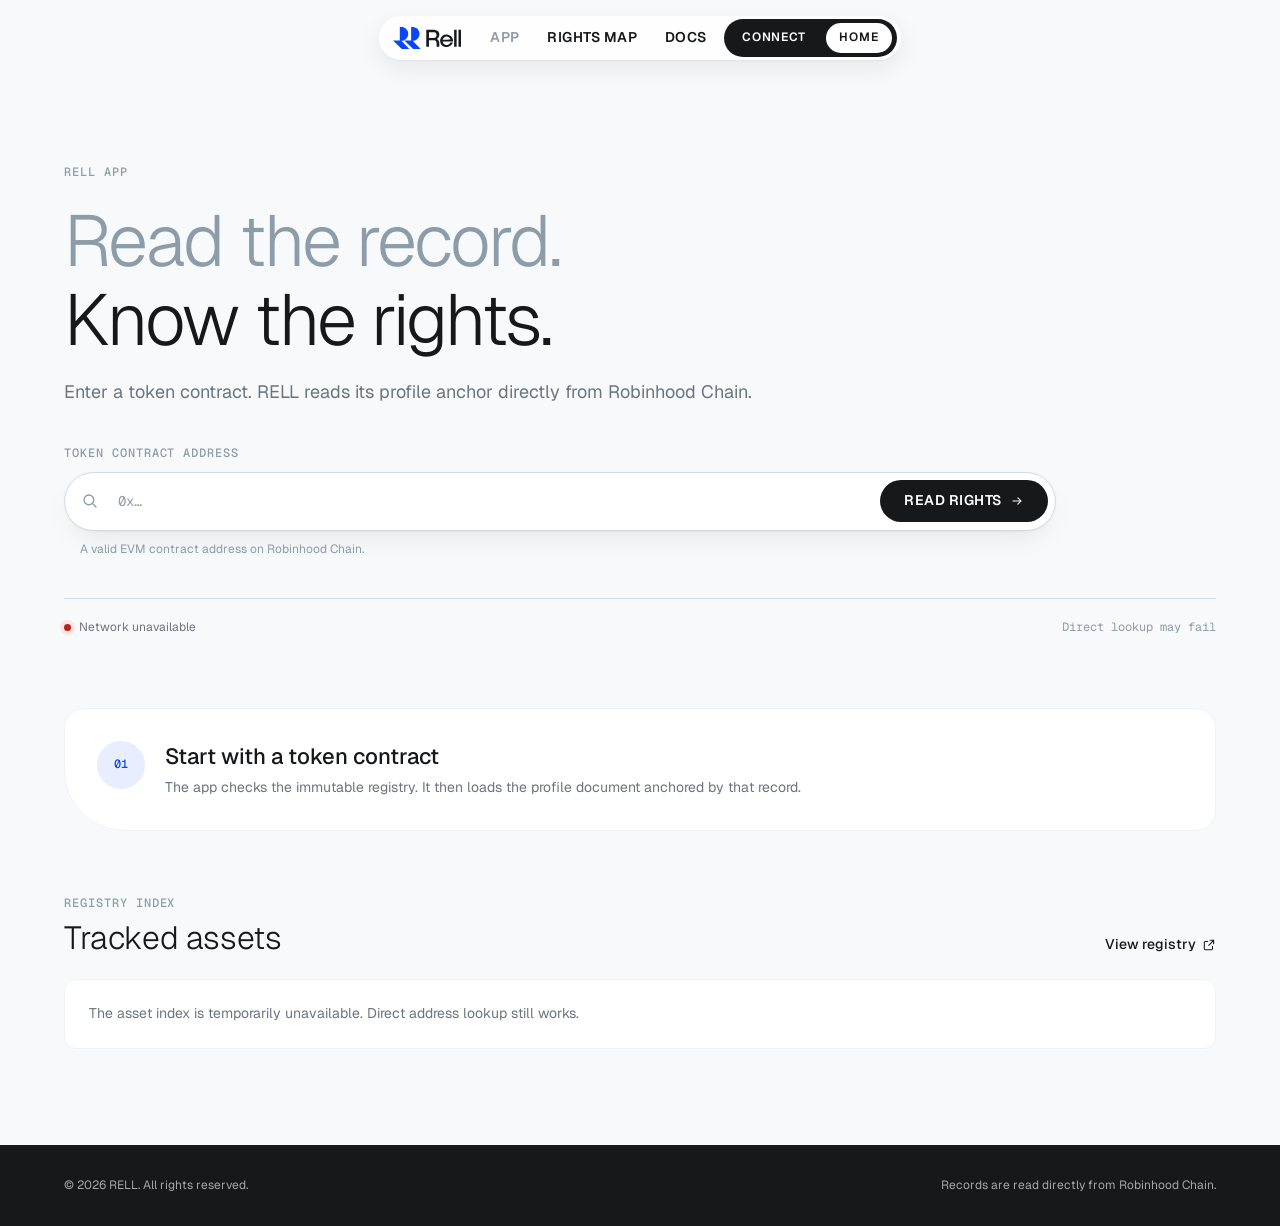
==== app.html @ 1b2e0898 "fix" ====
<!doctype html>
<html lang="en" class="no-js">
<head>
  <meta charset="utf-8">
  <meta name="viewport" content="width=device-width, initial-scale=1">
  <title>RELL App | Read Token Rights</title>
  <meta name="description" content="Look up a tokenized asset and read its RELL rights record directly from Robinhood Chain.">
  <meta name="theme-color" content="#ffffff">
  <meta name="robots" content="index, follow">
  <link rel="canonical" href="https://tryrell.xyz/app">
  <meta property="og:type" content="website">
  <meta property="og:site_name" content="RELL">
  <meta property="og:title" content="RELL App | Read Token Rights">
  <meta property="og:description" content="Read rights records anchored on Robinhood Chain.">
  <meta property="og:url" content="https://tryrell.xyz/app">
  <meta property="og:image" content="https://tryrell.xyz/assets/brand/og-image.png">
  <meta name="twitter:card" content="summary_large_image">
  <link rel="icon" href="assets/brand/favicon.svg" type="image/svg+xml">
  <link rel="apple-touch-icon" href="assets/brand/apple-touch-icon.png">

  <link rel="preconnect" href="https://fonts.googleapis.com">
  <link rel="preconnect" href="https://fonts.gstatic.com" crossorigin>
  <link rel="preconnect" href="https://rpc.mainnet.chain.robinhood.com">
  <link rel="stylesheet" href="https://fonts.googleapis.com/css2?family=Geist:wght@300;400;500;600&family=Geist+Mono:wght@400;500&display=swap">
  <link rel="stylesheet" href="css/tokens.css">
  <link rel="stylesheet" href="css/base.css">
  <link rel="stylesheet" href="css/components.css">
  <link rel="stylesheet" href="css/app.css">
  <script>document.documentElement.classList.replace("no-js", "js");</script>
</head>
<body class="app-body">
  <a class="skip-link" href="#main">Skip to content</a>

  <svg width="0" height="0" style="position:absolute" aria-hidden="true" focusable="false">
    <symbol id="i-arrow" viewBox="0 0 24 24"><path d="M5 12h14m-5.5-5.5L19 12l-5.5 5.5" fill="none" stroke="currentColor" stroke-width="1.8" stroke-linecap="round" stroke-linejoin="round"/></symbol>
    <symbol id="i-check" viewBox="0 0 24 24"><path d="m5 12.5 4.5 4.5L19 7.5" fill="none" stroke="currentColor" stroke-width="2.2" stroke-linecap="round" stroke-linejoin="round"/></symbol>
    <symbol id="i-close" viewBox="0 0 24 24"><path d="m6 6 12 12M18 6 6 18" fill="none" stroke="currentColor" stroke-width="1.8" stroke-linecap="round"/></symbol>
    <symbol id="i-external" viewBox="0 0 24 24"><path d="M14 4h6v6m0-6-8.5 8.5M18 14v4.5A1.5 1.5 0 0 1 16.5 20h-11A1.5 1.5 0 0 1 4 18.5v-11A1.5 1.5 0 0 1 5.5 6H10" fill="none" stroke="currentColor" stroke-width="1.8" stroke-linecap="round" stroke-linejoin="round"/></symbol>
    <symbol id="i-menu" viewBox="0 0 24 24"><path d="M4 7h16M4 12h16M4 17h16" fill="none" stroke="currentColor" stroke-width="1.8" stroke-linecap="round"/></symbol>
    <symbol id="i-search" viewBox="0 0 24 24"><circle cx="10.5" cy="10.5" r="6.5" fill="none" stroke="currentColor" stroke-width="1.8"/><path d="m15.5 15.5 4.5 4.5" fill="none" stroke="currentColor" stroke-width="1.8" stroke-linecap="round"/></symbol>
  </svg>

  <div class="page">
    <div class="nav-wrap" data-header>
      <nav class="nav" aria-label="Primary">
        <a class="nav__brand" href="index.html" aria-label="RELL home">
          <img class="brand-logo" src="assets/brand/logo-lockup.svg" width="2305" height="745" alt="Rell">
        </a>
        <div class="nav__links">
          <a class="nav__link is-active" href="app.html" aria-current="page">App</a>
          <a class="nav__link" href="index.html#map">Rights map</a>
          <a class="nav__link" href="docs.html">Docs</a>
        </div>
        <div class="nav__actions">
          <button class="nav__action" type="button" data-wallet-connect>
            <span data-wallet-label>Connect</span>
          </button>
          <a class="nav__action nav__action--solid" href="index.html">Home</a>
          <button class="nav__burger" type="button" data-sheet-open aria-expanded="false" aria-controls="mobile-sheet" aria-label="Open menu">
            <svg width="18" height="18" aria-hidden="true"><use href="#i-menu"/></svg>
          </button>
        </div>
      </nav>
    </div>

    <div class="sheet" id="mobile-sheet" data-sheet hidden>
      <div class="sheet__scrim" data-sheet-close></div>
      <div class="sheet__panel" role="dialog" aria-modal="true" aria-label="Menu">
        <div class="sheet__head">
          <a class="nav__brand" href="index.html" aria-label="RELL home">
            <img class="brand-logo" src="assets/brand/logo-lockup.svg" width="2305" height="745" alt="Rell">
          </a>
          <button class="sheet__close" type="button" data-sheet-close aria-label="Close menu">
            <svg width="18" height="18" aria-hidden="true"><use href="#i-close"/></svg>
          </button>
        </div>
        <div class="sheet__links">
          <a href="app.html" data-sheet-close>RELL app</a>
          <a href="index.html#map" data-sheet-close>Rights map</a>
          <a href="docs.html" data-sheet-close>Docs</a>
        </div>
        <a class="btn btn--primary" href="index.html" data-sheet-close>Back home</a>
      </div>
    </div>

    <main class="page__main app-main" id="main">
      <section class="app-hero" aria-labelledby="app-title">
        <div class="container app-hero__inner">
          <div class="app-hero__copy">
            <p class="label">RELL app</p>
            <h1 class="display-1" id="app-title">
              <span class="quiet">Read the record.</span>
              Know the rights.
            </h1>
            <p class="lede">Enter a token contract. RELL reads its profile anchor directly from Robinhood Chain.</p>
          </div>

          <form class="lookup" data-lookup-form novalidate>
            <label class="lookup__label" for="asset-address">Token contract address</label>
            <div class="lookup__row">
              <span class="lookup__icon" aria-hidden="true"><svg><use href="#i-search"/></svg></span>
              <input class="lookup__input mono" id="asset-address" name="asset" type="text" inputmode="text" autocomplete="off" autocapitalize="off" spellcheck="false" placeholder="0x…" aria-describedby="lookup-help lookup-error">
              <button class="btn btn--primary lookup__submit" type="submit">
                <span data-submit-label>Read rights</span>
                <svg aria-hidden="true"><use href="#i-arrow"/></svg>
              </button>
            </div>
            <div class="lookup__meta">
              <p id="lookup-help">A valid EVM contract address on Robinhood Chain.</p>
              <p class="lookup__error" id="lookup-error" data-lookup-error role="alert"></p>
            </div>
          </form>

          <div class="network-strip" aria-label="Network connection">
            <span class="network-strip__status" data-network-state="loading">
              <span class="network-strip__dot" aria-hidden="true"></span>
              <span data-network-label>Connecting to Robinhood Chain</span>
            </span>
            <span class="network-strip__detail mono" data-network-detail>Chain ID 4663</span>
          </div>
        </div>
      </section>

      <section class="app-results" aria-labelledby="results-title">
        <div class="container">
          <h2 class="sr-only" id="results-title">Rights lookup result</h2>

          <div class="result-state" data-state="idle" data-result-state aria-live="polite">
            <div class="result-state__mark" aria-hidden="true">01</div>
            <div>
              <h3>Start with a token contract</h3>
              <p>The app checks the immutable registry. It then loads the profile document anchored by that record.</p>
            </div>
          </div>

          <article class="record" data-record hidden>
            <header class="record__head">
              <div>
                <div class="record__eyebrow">
                  <span class="record__status" data-record-status>Active</span>
                  <span class="label">Registry record</span>
                </div>
                <h2 class="record__title" data-profile-title>Token rights profile</h2>
                <p class="record__address mono" data-record-address></p>
              </div>
              <a class="btn btn--ghost btn--small" data-asset-explorer target="_blank" rel="noopener noreferrer">
                View token <svg aria-hidden="true"><use href="#i-external"/></svg>
              </a>
            </header>

            <div class="record__facts">
              <div class="record__fact">
                <span class="label">Last updated</span>
                <strong data-record-updated>Not available</strong>
              </div>
              <div class="record__fact">
                <span class="label">Profile integrity</span>
                <strong data-integrity-state>Checking document</strong>
              </div>
              <div class="record__fact record__fact--wide">
                <span class="label">Onchain profile hash</span>
                <code data-record-hash></code>
              </div>
              <div class="record__fact record__fact--wide">
                <span class="label">Profile source</span>
                <a data-record-uri target="_blank" rel="noopener noreferrer"></a>
              </div>
            </div>

            <div class="profile-message" data-profile-message hidden></div>
            <div class="profile" data-profile hidden>
              <div class="profile__summary" data-profile-summary></div>
              <div class="profile__categories" data-profile-categories></div>
              <div class="profile__sources" data-profile-sources hidden>
                <p class="label">Sources</p>
                <div data-source-list></div>
              </div>
            </div>
          </article>

          <section class="tracked" aria-labelledby="tracked-title">
            <div class="tracked__head">
              <div>
                <p class="label">Registry index</p>
                <h2 class="display-2" id="tracked-title">Tracked assets</h2>
              </div>
              <a class="link-arrow" data-registry-explorer target="_blank" rel="noopener noreferrer">View registry <svg aria-hidden="true"><use href="#i-external"/></svg></a>
            </div>
            <div class="tracked__list" data-tracked-list aria-live="polite">
              <p class="tracked__empty">Reading registry events…</p>
            </div>
          </section>
        </div>
      </section>
    </main>

    <footer class="app-footer">
      <div class="container app-footer__inner">
        <span>© <span data-year>2026</span> RELL. All rights reserved.</span>
        <span>Records are read directly from Robinhood Chain.</span>
      </div>
    </footer>
    <div class="toast-region" data-toast-region aria-live="polite" aria-atomic="true"></div>
  </div>

  <script src="config/contracts.js"></script>
  <script src="js/config.js"></script>
  <script src="js/header.js"></script>
  <script src="js/app.js" type="module"></script>
  <script src="js/wallet.js" type="module"></script>
</body>
</html>
---- css/tokens.css ----
/* ==========================================================================
   RELL design tokens
   A light, quiet system: white canvas, thin display type, one brand blue.
   The three verification colors stay semantic, never decorative:
     green  = verified onchain
     purple = verified from issuer
     amber  = reported or inferred
   ========================================================================== */

:root {
  color-scheme: light;

  /* Canvas and neutrals */
  --white: #ffffff;
  --black: #16181a;
  --ink-700: #23272a;
  --ink-600: #474e55;
  --ink-500: #6a757f;
  --ink-400: #8d9ca9;
  --ink-300: #bcc0c3;
  --ink-200: #d3dbe2;
  --ink-100: #f0f2f4;
  --ink-050: #f7f9fa;

  --text-1: var(--black);
  --text-2: var(--ink-500);
  --text-3: var(--ink-400);

  /* Brand. Sampled from the supplied logo, which is a flat #0946f7. */
  --brand: #0946f7;

  /* Accent. Follows the brand now, so nothing on the page fights the logo.
     The purple below stays reserved for the issuer verification state. */
  --accent: #0946f7;
  --accent-strong: #0838cc;
  --accent-soft: #2f62ff;
  --accent-wash: #e8eeff;

  /* Verification states */
  --onchain: #12a06a;
  --onchain-wash: #e7f6ef;
  --issuer: #7c5cff;
  --issuer-wash: #f0ecff;
  --reported: #b4780a;
  --reported-wash: #fbf1de;

  /* Type */
  --font-display: "Geist", "Inter", ui-sans-serif, system-ui, -apple-system, sans-serif;
  --font-body: "Geist", "Inter", ui-sans-serif, system-ui, -apple-system, sans-serif;
  --font-mono: "Geist Mono", ui-monospace, "SFMono-Regular", Menlo, Consolas, monospace;

  --h1: clamp(2.25rem, 1.35rem + 4vw, 4.5rem);
  --h2: clamp(1.75rem, 1.4rem + 1.1vw, 2rem);
  --h3: clamp(1.75rem, 1.4rem + 1.5vw, 2.25rem);
  --h4: clamp(1.125rem, 1rem + 0.5vw, 1.375rem);
  --body: 1rem;
  --body-lg: 1.125rem;
  --small: 0.875rem;
  --tiny: 0.75rem;

  --track-h1: -0.028em;
  --track-h2: -0.0125em;
  --track-display: -0.028em;
  --track-label: 0.08em;
  --leading-display: 1.1;
  --leading-body: 1.42;

  /* Layout */
  --container: 76rem;
  --gutter: 1.25rem;
  --section-y: 5rem;
  --nav-h: 2.75rem;

  /* Radii. The large bottom left corner is the signature shape. */
  --r-sm: 0.5rem;
  --r-md: 0.75rem;
  --r-lg: 1rem;
  --r-pill: 100px;
  --r-card: 12px 12px 12px 52px;
  --r-card-lg: 20px 20px 20px 60px;

  /* Elevation */
  --shadow-nav: 0 1px 2px rgba(22, 24, 26, 0.04), 0 8px 24px rgba(22, 24, 26, 0.08);
  --shadow-card: 0 1px 2px rgba(22, 24, 26, 0.04), 0 12px 32px -12px rgba(22, 24, 26, 0.12);
  --shadow-lift: 0 2px 4px rgba(22, 24, 26, 0.06), 0 20px 44px -16px rgba(22, 24, 26, 0.18);

  /* Motion */
  --ease: cubic-bezier(0.22, 1, 0.36, 1);
  --ease-out: cubic-bezier(0, 0, 0.2, 1);
  --fast: 180ms;
  --slow: 400ms;
}

@media (min-width: 640px) {
  :root {
    --gutter: 2rem;
    --section-y: 6rem;
  }
}

@media (min-width: 1024px) {
  :root {
    --section-y: 6.25rem;
  }
}
---- css/base.css ----
/* ==========================================================================
   Base: reset, document, typography, layout primitives, reveal
   ========================================================================== */

*,
*::before,
*::after {
  box-sizing: border-box;
}

html {
  -webkit-text-size-adjust: 100%;
  scroll-behavior: smooth;
  scroll-padding-top: 7rem;
}

body {
  margin: 0;
  min-height: 100vh;
  background: var(--white);
  color: var(--text-1);
  font-family: var(--font-body);
  font-size: var(--body);
  line-height: var(--leading-body);
  -webkit-font-smoothing: antialiased;
  -moz-osx-font-smoothing: grayscale;
  overflow-x: hidden;
}

img,
svg {
  display: block;
  max-width: 100%;
}

a {
  color: inherit;
  text-decoration: none;
}

button {
  font: inherit;
  color: inherit;
  background: none;
  border: 0;
  padding: 0;
  cursor: pointer;
}

h1,
h2,
h3,
h4,
p,
ul,
ol,
figure,
blockquote {
  margin: 0;
}

ul,
ol {
  padding: 0;
  list-style: none;
}

:focus-visible {
  outline: 2px solid var(--accent);
  outline-offset: 3px;
  border-radius: 4px;
}

::selection {
  background: var(--accent-wash);
  color: var(--black);
}

.sr-only {
  position: absolute;
  width: 1px;
  height: 1px;
  padding: 0;
  margin: -1px;
  overflow: hidden;
  clip: rect(0, 0, 0, 0);
  white-space: nowrap;
  border: 0;
}

.skip-link {
  position: fixed;
  top: 0.75rem;
  left: 0.75rem;
  z-index: 200;
  padding: 0.6rem 1rem;
  border-radius: var(--r-pill);
  background: var(--black);
  color: var(--white);
  font-size: var(--small);
  transform: translateY(-200%);
  transition: transform var(--fast) var(--ease-out);
}

.skip-link:focus {
  transform: none;
}

/* Layout ------------------------------------------------------------------ */

.page {
  position: relative;
  display: flex;
  min-height: 100vh;
  flex-direction: column;
}

.page__main {
  flex: 1;
}

.container {
  width: 100%;
  max-width: var(--container);
  margin-inline: auto;
  padding-inline: var(--gutter);
}

.container--narrow {
  max-width: 52rem;
}

.section {
  position: relative;
  padding-block: var(--section-y);
}

/* The light wash used to separate long stretches of white */
.section--wash {
  background-image: linear-gradient(180deg, var(--ink-100), var(--white) 50%);
}

.section--wash-up {
  background-image: linear-gradient(0deg, var(--ink-100), var(--white) 62%);
}

/* Typography -------------------------------------------------------------- */

.display-1,
.display-2,
.display-3 {
  font-family: var(--font-display);
  font-weight: 300;
  letter-spacing: var(--track-display);
  line-height: var(--leading-display);
  color: var(--text-1);
  text-wrap: balance;
}

.display-1 { font-size: var(--h1); letter-spacing: var(--track-h1); }
.display-2 { font-size: var(--h2); letter-spacing: var(--track-h2); }
.display-3 { font-size: var(--h3); letter-spacing: var(--track-h2); }

.display-1 .quiet,
.display-2 .quiet,
.display-3 .quiet {
  display: block;
  color: var(--ink-400);
}

.lede {
  max-width: 44rem;
  color: var(--text-2);
  font-size: var(--body);
  line-height: var(--leading-body);
}

@media (min-width: 640px) {
  .lede {
    font-size: var(--body-lg);
  }
}

.label {
  font-family: var(--font-mono);
  font-size: var(--tiny);
  font-weight: 500;
  letter-spacing: var(--track-label);
  text-transform: uppercase;
  color: var(--text-3);
}

.mono {
  font-family: var(--font-mono);
}

.muted {
  color: var(--text-2);
}

.center {
  text-align: center;
}

.section-head {
  display: flex;
  flex-direction: column;
  gap: 1.25rem;
  max-width: 46rem;
  margin-bottom: 3.5rem;
}

.section-head--center {
  align-items: center;
  margin-inline: auto;
  text-align: center;
}

.section-head--center .lede {
  margin-inline: auto;
}

/* Reveal ------------------------------------------------------------------ */

[data-reveal] {
  opacity: 0;
  transform: translateY(var(--reveal-y, 16px));
  transition:
    opacity var(--reveal-duration, 0.6s) var(--ease) var(--reveal-delay, 0s),
    transform var(--reveal-duration, 0.6s) var(--ease) var(--reveal-delay, 0s);
}

[data-reveal].is-revealed {
  opacity: 1;
  transform: none;
}

.no-js [data-reveal] {
  opacity: 1;
  transform: none;
}

@media (prefers-reduced-motion: reduce) {
  html {
    scroll-behavior: auto;
  }

  [data-reveal] {
    opacity: 1;
    transform: none;
    transition: none;
  }

  *,
  *::before,
  *::after {
    animation-duration: 0.01ms !important;
    animation-iteration-count: 1 !important;
    transition-duration: 0.01ms !important;
  }
}
---- css/components.css ----
/* ==========================================================================
   Components
   ========================================================================== */

/* Contract address bar ----------------------------------------------------- */

/* The bar used to be pinned across the top of the page. The client wants it
   in the hero, under the sub heading, so it is an inline pill now. */
.ca-bar {
  display: flex;
  align-items: center;
  justify-content: center;
  max-width: 100%;
  margin: 1.5rem auto 0;
  padding: 0.35rem 0.35rem 0.35rem 0.9rem;
  border-radius: var(--r-pill);
  background: var(--black);
  color: var(--white);
}

.ca-bar__inner {
  display: flex;
  align-items: center;
  gap: 0.5rem;
  min-width: 0;
}

.ca-bar__label {
  display: none;
  font-family: var(--font-mono);
  font-size: 0.6875rem;
  letter-spacing: var(--track-label);
  text-transform: uppercase;
  color: rgba(255, 255, 255, 0.55);
}

@media (min-width: 560px) {
  .ca-bar__label { display: inline; }
}

.ca-bar__value {
  display: inline-flex;
  align-items: center;
  gap: 0.5rem;
  min-width: 0;
  font-family: var(--font-mono);
  font-size: 0.6875rem;
  letter-spacing: 0.04em;
  color: var(--white);
}

.ca-bar__symbol {
  padding: 0.1rem 0.4rem;
  border-radius: 4px;
  background: rgba(255, 255, 255, 0.12);
  text-transform: uppercase;
}

.ca-bar__text {
  overflow: hidden;
  text-overflow: ellipsis;
  white-space: nowrap;
}

.ca-bar[data-state="soon"] .ca-bar__text {
  color: rgba(255, 255, 255, 0.72);
  text-transform: uppercase;
  letter-spacing: 0.1em;
}

.ca-bar__copy {
  display: inline-flex;
  align-items: center;
  gap: 0.35rem;
  flex-shrink: 0;
  padding: 0.2rem 0.6rem;
  border-radius: var(--r-pill);
  background: rgba(255, 255, 255, 0.12);
  color: var(--white);
  font-family: var(--font-mono);
  font-size: 0.6875rem;
  letter-spacing: 0.04em;
  text-transform: uppercase;
  transition: background-color var(--fast) var(--ease-out), color var(--fast) var(--ease-out);
}

.ca-bar__copy:hover {
  background: rgba(255, 255, 255, 0.22);
}

.ca-bar__copy[data-copy-state="copied"] {
  background: var(--onchain);
}

.ca-bar__copy svg {
  width: 12px;
  height: 12px;
}

.ca-bar__explorer {
  display: inline-grid;
  place-items: center;
  color: rgba(255, 255, 255, 0.6);
  transition: color var(--fast) var(--ease-out);
}

.ca-bar__explorer:hover { color: var(--white); }
.ca-bar__explorer[hidden] { display: none; }

/* Navigation --------------------------------------------------------------- */

.nav-wrap {
  position: fixed;
  top: 1rem;
  left: 0;
  z-index: 100;
  width: 100%;
  display: flex;
  justify-content: center;
  padding-inline: var(--gutter);
  pointer-events: none;
}

.nav {
  display: flex;
  align-items: center;
  gap: 0.25rem;
  width: fit-content;
  max-width: 100%;
  height: var(--nav-h);
  padding: 0 4px 0 6px;
  border-radius: var(--r-pill);
  background: color-mix(in srgb, var(--white) 82%, transparent);
  -webkit-backdrop-filter: blur(12px);
  backdrop-filter: blur(12px);
  box-shadow: var(--shadow-nav);
  pointer-events: auto;
  transition: box-shadow var(--slow) var(--ease-out), background-color var(--slow) var(--ease-out);
}

.is-scrolled .nav {
  background: color-mix(in srgb, var(--white) 94%, transparent);
  box-shadow: var(--shadow-lift);
}

.nav__brand {
  display: inline-flex;
  align-items: center;
  padding: 0 0.75rem 0 0.5rem;
}

/* The supplied lockup, one file everywhere. Its own width is set from the
   height so the 3.09 aspect ratio of the artwork is never squeezed. */
.brand-logo {
  width: auto;
  height: 1.375rem;
  flex-shrink: 0;
}

.brand-logo--footer {
  height: 1.625rem;
}

.nav__links {
  display: none;
  align-items: center;
  gap: 0.125rem;
  height: 100%;
}

@media (min-width: 900px) {
  .nav__links { display: flex; }
}

.nav__link {
  display: inline-flex;
  align-items: center;
  gap: 0.35rem;
  height: 100%;
  padding-inline: 0.8rem;
  font-size: var(--small);
  font-weight: 600;
  letter-spacing: 0.036em;
  text-transform: uppercase;
  color: var(--black);
  transition: color var(--fast) var(--ease-out);
}

.nav__link:hover,
.nav__link.is-active {
  color: var(--ink-400);
}

.nav__link svg {
  width: 12px;
  height: 12px;
  opacity: 0.55;
}

/* Dropdown */
.nav__group {
  position: relative;
  height: 100%;
  display: flex;
  align-items: center;
}

.nav__menu {
  position: absolute;
  top: calc(100% + 0.5rem);
  left: 50%;
  width: 15rem;
  padding: 0.5rem;
  border-radius: var(--r-lg);
  background: var(--white);
  box-shadow: var(--shadow-lift);
  transform: translateX(-50%);
  animation: menu-in var(--fast) var(--ease-out);
}

/* The menu sits 0.5rem below the trigger. Without this bridge the pointer
   crosses a dead gap on the way down and the group fires mouseleave. */
.nav__menu::before {
  content: "";
  position: absolute;
  left: 0;
  right: 0;
  top: -0.5rem;
  height: 0.5rem;
}

.nav__menu[hidden] { display: none; }

@keyframes menu-in {
  from { opacity: 0; transform: translate(-50%, -6px); }
  to { opacity: 1; transform: translate(-50%, 0); }
}

.nav__menu a {
  display: block;
  padding: 0.6rem 0.75rem;
  border-radius: var(--r-sm);
  font-size: var(--small);
  color: var(--ink-600);
  transition: background-color var(--fast) var(--ease-out), color var(--fast) var(--ease-out);
}

.nav__menu a:hover {
  background: var(--ink-050);
  color: var(--black);
}

.nav__menu a span {
  display: block;
  font-size: var(--tiny);
  color: var(--text-3);
}

/* Dark pill at the end of the bar */
.nav__actions {
  display: flex;
  align-items: center;
  gap: 0.375rem;
  height: 38px;
  padding: 0 0.3rem 0 0.3rem;
  border-radius: var(--r-pill);
  background: var(--black);
}

.nav__action {
  display: inline-flex;
  align-items: center;
  gap: 0.4rem;
  height: 30px;
  padding-inline: 0.85rem;
  border-radius: var(--r-pill);
  color: var(--white);
  font-size: var(--tiny);
  font-weight: 600;
  letter-spacing: 0.06em;
  text-transform: uppercase;
  white-space: nowrap;
  transition: background-color var(--fast) var(--ease-out), color var(--fast) var(--ease-out);
}

.nav__action:hover {
  background: rgba(255, 255, 255, 0.14);
}

.nav__action--solid {
  background: var(--white);
  color: var(--black);
}

.nav__action--solid:hover {
  background: var(--accent-soft);
  color: var(--white);
}

.nav__burger {
  display: inline-grid;
  place-items: center;
  width: 30px;
  height: 30px;
  border-radius: var(--r-pill);
  color: var(--white);
}

@media (min-width: 900px) {
  .nav__burger { display: none; }
}

.nav__burger:hover {
  background: rgba(255, 255, 255, 0.14);
}

/* Mobile sheet ------------------------------------------------------------- */

.sheet {
  position: fixed;
  inset: 0;
  z-index: 120;
}

.sheet[hidden] { display: none; }

.sheet__scrim {
  position: absolute;
  inset: 0;
  background: rgba(22, 24, 26, 0.35);
  -webkit-backdrop-filter: blur(2px);
  backdrop-filter: blur(2px);
  opacity: 0;
  transition: opacity var(--slow) var(--ease-out);
}

.sheet__panel {
  position: absolute;
  inset: 0.75rem 0.75rem auto 0.75rem;
  padding: 1rem;
  border-radius: var(--r-card-lg);
  background: var(--white);
  box-shadow: var(--shadow-lift);
  transform: translateY(-12px);
  opacity: 0;
  transition: transform var(--slow) var(--ease), opacity var(--slow) var(--ease-out);
}

.sheet.is-open .sheet__scrim { opacity: 1; }
.sheet.is-open .sheet__panel { transform: none; opacity: 1; }

.sheet__head {
  display: flex;
  align-items: center;
  justify-content: space-between;
  margin-bottom: 0.75rem;
}

.sheet__close {
  display: inline-grid;
  place-items: center;
  width: 36px;
  height: 36px;
  border-radius: var(--r-pill);
  background: var(--ink-100);
}

.sheet__links {
  display: grid;
  gap: 0.125rem;
  margin-bottom: 1rem;
}

.sheet__links a {
  padding: 0.75rem;
  border-radius: var(--r-sm);
  font-size: var(--small);
  font-weight: 600;
  letter-spacing: 0.04em;
  text-transform: uppercase;
}

.sheet__links a:hover { background: var(--ink-050); }

/* Buttons ------------------------------------------------------------------ */

.btn {
  display: inline-flex;
  align-items: center;
  justify-content: center;
  gap: 0.5rem;
  padding: 0.7rem 1.5rem;
  border-radius: 80px;
  font-size: var(--small);
  font-weight: 600;
  letter-spacing: 0.5px;
  text-transform: uppercase;
  white-space: nowrap;
  transition: background-color var(--slow) var(--ease-out), color var(--slow) var(--ease-out),
    border-color var(--slow) var(--ease-out), transform var(--fast) var(--ease-out);
}

.btn:active { transform: translateY(1px); }

.btn--primary {
  background: var(--black);
  color: var(--white);
}

.btn--primary:hover {
  background: var(--accent-soft);
}

.btn--ghost {
  border: 1px solid var(--ink-200);
  background: var(--white);
  color: var(--black);
}

.btn--ghost:hover {
  border-color: var(--black);
}

.btn--small {
  padding: 0.5rem 1rem;
  font-size: var(--tiny);
}

.btn svg {
  width: 14px;
  height: 14px;
}

/* Text link with a moving arrow */
.link-arrow {
  display: inline-flex;
  align-items: center;
  gap: 0.4rem;
  font-size: var(--small);
  font-weight: 500;
  color: var(--black);
}

.link-arrow svg {
  width: 14px;
  height: 14px;
  transition: transform var(--fast) var(--ease-out);
}

.link-arrow:hover { color: var(--accent); }
.link-arrow:hover svg { transform: translateX(3px); }

/* Pills, chips, badges ----------------------------------------------------- */

.chip {
  display: inline-flex;
  align-items: center;
  gap: 0.5rem;
  padding: 0.35rem 0.85rem;
  border-radius: var(--r-pill);
  background: var(--ink-100);
  font-family: var(--font-mono);
  font-size: var(--tiny);
  letter-spacing: var(--track-label);
  text-transform: uppercase;
  color: var(--ink-600);
}

.chip--outline {
  background: transparent;
  border: 1px solid var(--ink-200);
}

.dot {
  width: 6px;
  height: 6px;
  border-radius: 50%;
  background: currentColor;
  flex-shrink: 0;
}

.state {
  display: inline-flex;
  align-items: center;
  gap: 0.4rem;
  padding: 0.2rem 0.6rem;
  border-radius: var(--r-pill);
  font-family: var(--font-mono);
  font-size: 0.6875rem;
  font-weight: 500;
  letter-spacing: 0.04em;
  text-transform: uppercase;
  white-space: nowrap;
}

.state__dot {
  width: 6px;
  height: 6px;
  border-radius: 50%;
  background: currentColor;
  flex-shrink: 0;
}

.state--onchain { background: var(--onchain-wash); color: var(--onchain); }
.state--issuer { background: var(--issuer-wash); color: var(--issuer); }
.state--reported { background: var(--reported-wash); color: var(--reported); }

/* Cards -------------------------------------------------------------------- */

.card {
  position: relative;
  display: flex;
  flex-direction: column;
  gap: 0.75rem;
  padding: 2rem;
  border: 1px solid var(--ink-100);
  border-radius: var(--r-card);
  background: var(--white);
  box-shadow: var(--shadow-card);
}

.card--flat {
  box-shadow: none;
  background: var(--ink-050);
  border-color: transparent;
}

.card__title {
  font-family: var(--font-display);
  font-size: var(--h4);
  font-weight: 500;
  letter-spacing: -0.01em;
  line-height: 1.25;
}

.card__text {
  color: var(--text-2);
  font-size: var(--small);
}

.card__foot {
  margin-top: auto;
  padding-top: 0.75rem;
}

/* Accordion ---------------------------------------------------------------- */

/* Footer ------------------------------------------------------------------- */

.footer {
  position: relative;
  padding-block: 6rem 4.5rem;
  background-image: linear-gradient(180deg, rgba(141, 156, 169, 0) 12%, rgba(141, 156, 169, 0.8));
}

.footer__inner {
  display: grid;
  gap: 2.5rem;
  padding: 2rem;
  border-radius: var(--r-card-lg);
  background: rgba(255, 255, 255, 0.4);
  border: 1px solid rgba(255, 255, 255, 0.55);
  -webkit-backdrop-filter: blur(6px);
  backdrop-filter: blur(6px);
}

@media (min-width: 860px) {
  .footer__inner {
    grid-template-columns: 1.2fr 1fr 1fr;
    gap: 2rem;
    padding: 2.5rem;
  }
}

.footer__brand {
  display: flex;
  flex-direction: column;
  gap: 0.75rem;
  max-width: 22rem;
}

.footer__word {
  display: inline-flex;
  align-items: center;
}

.footer__col h3 {
  margin-bottom: 1rem;
  font-family: var(--font-mono);
  font-size: var(--tiny);
  font-weight: 500;
  letter-spacing: var(--track-label);
  text-transform: uppercase;
  color: var(--text-3);
}

.footer__col ul {
  display: grid;
  gap: 0.6rem;
}

.footer__col a,
.footer__soon {
  font-size: var(--small);
  color: var(--ink-600);
  transition: color var(--fast) var(--ease-out);
}

.footer__col a:hover { color: var(--black); }

.footer__soon {
  display: inline-flex;
  align-items: center;
  gap: 0.5rem;
  color: var(--text-3);
}

.footer__soon em {
  padding: 0.1rem 0.4rem;
  border-radius: 4px;
  background: var(--ink-100);
  font-family: var(--font-mono);
  font-size: 0.625rem;
  font-style: normal;
  letter-spacing: 0.06em;
  text-transform: uppercase;
}

.footer__base {
  display: flex;
  flex-wrap: wrap;
  align-items: center;
  justify-content: space-between;
  gap: 0.75rem;
  margin-top: 1.5rem;
  padding-inline: 0.5rem;
  font-size: var(--tiny);
  color: var(--ink-600);
}

/* Toast -------------------------------------------------------------------- */

.toast-region {
  position: fixed;
  left: 50%;
  bottom: 1.25rem;
  z-index: 130;
  display: flex;
  justify-content: center;
  width: max-content;
  max-width: calc(100% - 2rem);
  transform: translateX(-50%);
  pointer-events: none;
}

.toast {
  padding: 0.6rem 1rem;
  border-radius: var(--r-pill);
  background: var(--black);
  color: var(--white);
  font-size: var(--small);
  box-shadow: var(--shadow-lift);
  animation: toast-in var(--slow) var(--ease);
}

@keyframes toast-in {
  from { opacity: 0; transform: translateY(8px); }
  to { opacity: 1; transform: none; }
}
---- css/app.css ----
/* RELL app: live registry lookup and rights profile viewer. */

.app-body {
  background: var(--ink-050);
}

.app-main {
  padding-top: 5.75rem;
}

.app-hero {
  padding: 4.5rem 0 3.5rem;
}

.app-hero__inner {
  display: grid;
  gap: 2.5rem;
}

.app-hero__copy {
  display: grid;
  gap: 1.25rem;
  max-width: 52rem;
}

.app-hero__copy .display-1 {
  max-width: 13ch;
}

.lookup {
  display: grid;
  gap: 0.625rem;
  max-width: 62rem;
}

.lookup__label {
  font-family: var(--font-mono);
  font-size: var(--tiny);
  font-weight: 500;
  letter-spacing: var(--track-label);
  text-transform: uppercase;
  color: var(--text-3);
}

.lookup__row {
  display: flex;
  align-items: center;
  gap: 0.5rem;
  padding: 0.45rem;
  border: 1px solid var(--ink-200);
  border-radius: var(--r-pill);
  background: var(--white);
  box-shadow: var(--shadow-card);
  transition: border-color var(--fast) var(--ease-out), box-shadow var(--fast) var(--ease-out);
}

.lookup__row:focus-within {
  border-color: var(--accent);
  box-shadow: 0 0 0 3px var(--accent-wash), var(--shadow-card);
}

.lookup__icon {
  display: grid;
  place-items: center;
  flex: 0 0 2.25rem;
  color: var(--ink-400);
}

.lookup__icon svg {
  width: 18px;
  height: 18px;
}

.lookup__input {
  min-width: 0;
  flex: 1;
  border: 0;
  outline: 0;
  background: transparent;
  color: var(--black);
  font-size: 0.875rem;
}

.lookup__input::placeholder {
  color: var(--ink-400);
}

.lookup__submit {
  flex: 0 0 auto;
}

.lookup__meta {
  display: flex;
  flex-wrap: wrap;
  justify-content: space-between;
  gap: 0.25rem 1rem;
  padding-inline: 1rem;
  font-size: var(--tiny);
  color: var(--text-3);
}

.lookup__error {
  color: #b42318;
}

.network-strip {
  display: flex;
  flex-wrap: wrap;
  align-items: center;
  justify-content: space-between;
  gap: 0.75rem;
  padding-top: 1.25rem;
  border-top: 1px solid var(--ink-200);
  font-size: var(--tiny);
  color: var(--text-2);
}

.network-strip__status {
  display: inline-flex;
  align-items: center;
  gap: 0.5rem;
}

.network-strip__dot {
  width: 7px;
  height: 7px;
  border-radius: 50%;
  background: var(--reported);
  box-shadow: 0 0 0 4px var(--reported-wash);
}

.network-strip__status[data-network-state="online"] .network-strip__dot {
  background: var(--onchain);
  box-shadow: 0 0 0 4px var(--onchain-wash);
}

.network-strip__status[data-network-state="offline"] .network-strip__dot {
  background: #b42318;
  box-shadow: 0 0 0 4px #fee4e2;
}

.network-strip__detail {
  color: var(--text-3);
}

.app-results {
  padding: 1rem 0 6rem;
}

.result-state {
  display: flex;
  align-items: flex-start;
  gap: 1.25rem;
  padding: 2rem;
  border: 1px solid var(--ink-100);
  border-radius: var(--r-card-lg);
  background: var(--white);
}

.result-state[data-state="loading"] .result-state__mark {
  animation: app-pulse 1.2s ease-in-out infinite;
}

.result-state[data-state="error"] {
  border-color: #fecdca;
  background: #fffafa;
}

.result-state[data-state="empty"] .result-state__mark,
.result-state[data-state="error"] .result-state__mark {
  background: var(--reported-wash);
  color: var(--reported);
}

.result-state__mark {
  display: grid;
  place-items: center;
  width: 3rem;
  height: 3rem;
  flex: 0 0 auto;
  border-radius: 50%;
  background: var(--accent-wash);
  color: var(--accent);
  font-family: var(--font-mono);
  font-size: var(--tiny);
  font-weight: 500;
}

.result-state h3 {
  margin-bottom: 0.375rem;
  font-family: var(--font-display);
  font-size: var(--h4);
  font-weight: 500;
}

.result-state p {
  max-width: 48rem;
  color: var(--text-2);
  font-size: var(--small);
}

@keyframes app-pulse {
  50% { opacity: 0.45; transform: scale(0.94); }
}

.record {
  overflow: hidden;
  border: 1px solid var(--ink-100);
  border-radius: var(--r-card-lg);
  background: var(--white);
  box-shadow: var(--shadow-card);
}

.record[hidden],
.result-state[hidden] {
  display: none;
}

.record__head {
  display: flex;
  flex-wrap: wrap;
  align-items: flex-start;
  justify-content: space-between;
  gap: 1.5rem;
  padding: 2rem;
  background: var(--black);
  color: var(--white);
}

.record__eyebrow {
  display: flex;
  align-items: center;
  gap: 0.75rem;
  margin-bottom: 1rem;
}

.record__eyebrow .label {
  color: rgba(255, 255, 255, 0.5);
}

.record__status {
  display: inline-flex;
  align-items: center;
  padding: 0.25rem 0.65rem;
  border-radius: var(--r-pill);
  background: var(--onchain-wash);
  color: var(--onchain);
  font-family: var(--font-mono);
  font-size: 0.6875rem;
  text-transform: uppercase;
}

.record__status[data-status="paused"],
.record__status[data-status="restricted"],
.record__status[data-status="corporate-action"] {
  background: var(--reported-wash);
  color: var(--reported);
}

.record__title {
  font-family: var(--font-display);
  font-size: clamp(1.75rem, 1.2rem + 2vw, 2.75rem);
  font-weight: 300;
  line-height: 1.1;
  letter-spacing: var(--track-h2);
}

.record__address {
  margin-top: 0.75rem;
  color: rgba(255, 255, 255, 0.62);
  font-size: var(--tiny);
  word-break: break-all;
}

.record__head .btn--ghost {
  border-color: rgba(255, 255, 255, 0.24);
  background: transparent;
  color: var(--white);
}

.record__head .btn--ghost:hover {
  border-color: var(--white);
}

.record__facts {
  display: grid;
  border-bottom: 1px solid var(--ink-100);
}

@media (min-width: 760px) {
  .record__facts {
    grid-template-columns: repeat(2, 1fr);
  }
}

.record__fact {
  display: grid;
  gap: 0.5rem;
  min-width: 0;
  padding: 1.5rem 2rem;
  border-bottom: 1px solid var(--ink-100);
}

@media (min-width: 760px) {
  .record__fact:nth-child(odd) { border-right: 1px solid var(--ink-100); }
  .record__fact--wide { grid-column: 1 / -1; border-right: 0 !important; }
}

.record__fact strong {
  font-size: var(--small);
  font-weight: 500;
}

.record__fact code,
.record__fact a {
  overflow-wrap: anywhere;
  color: var(--text-2);
  font-family: var(--font-mono);
  font-size: var(--tiny);
}

.record__fact a:hover {
  color: var(--accent);
}

.profile-message {
  margin: 2rem;
  padding: 1rem 1.25rem;
  border-radius: var(--r-md);
  background: var(--reported-wash);
  color: #78520b;
  font-size: var(--small);
}

.profile-message[hidden],
.profile[hidden],
.profile__sources[hidden] {
  display: none;
}

.profile {
  padding: 2rem;
}

.profile__summary {
  display: grid;
  gap: 0.75rem;
  max-width: 48rem;
  margin-bottom: 2rem;
}

.profile__summary h3 {
  font-family: var(--font-display);
  font-size: var(--h3);
  font-weight: 300;
  letter-spacing: var(--track-h2);
}

.profile__summary p {
  color: var(--text-2);
}

.profile__categories {
  display: grid;
  gap: 0.75rem;
}

.profile-category {
  border: 1px solid var(--ink-100);
  border-radius: var(--r-md);
  background: var(--ink-050);
}

.profile-category__head {
  display: flex;
  align-items: center;
  justify-content: space-between;
  gap: 1rem;
  padding: 1.25rem 1.5rem;
}

.profile-category__head h3 {
  font-family: var(--font-display);
  font-size: var(--body-lg);
  font-weight: 500;
}

.profile-category__claims {
  border-top: 1px solid var(--ink-200);
}

.profile-claim {
  display: grid;
  gap: 0.625rem;
  padding: 1.1rem 1.5rem;
  background: var(--white);
}

.profile-claim + .profile-claim {
  border-top: 1px solid var(--ink-100);
}

@media (min-width: 760px) {
  .profile-claim {
    grid-template-columns: minmax(10rem, 0.9fr) minmax(14rem, 1.5fr) auto;
    align-items: center;
    gap: 1.25rem;
  }
}

.profile-claim__name {
  font-weight: 500;
}

.profile-claim__value {
  color: var(--text-2);
  font-size: var(--small);
}

.profile__sources {
  margin-top: 2rem;
  padding-top: 2rem;
  border-top: 1px solid var(--ink-100);
}

.profile__sources > div {
  display: grid;
  gap: 0.5rem;
  margin-top: 1rem;
}

.profile-source {
  display: flex;
  flex-wrap: wrap;
  align-items: baseline;
  justify-content: space-between;
  gap: 0.5rem 1rem;
  padding: 0.75rem 0;
  border-bottom: 1px solid var(--ink-100);
  font-size: var(--small);
}

.profile-source a {
  color: var(--accent);
  overflow-wrap: anywhere;
}

.tracked {
  margin-top: 4rem;
}

.tracked__head {
  display: flex;
  flex-wrap: wrap;
  align-items: flex-end;
  justify-content: space-between;
  gap: 1rem;
  margin-bottom: 1.5rem;
}

.tracked__head > div {
  display: grid;
  gap: 0.5rem;
}

.tracked__list {
  display: grid;
  gap: 0.5rem;
}

.tracked__empty {
  padding: 1.5rem;
  border: 1px solid var(--ink-100);
  border-radius: var(--r-md);
  background: var(--white);
  color: var(--text-2);
  font-size: var(--small);
}

.tracked-asset {
  display: flex;
  flex-wrap: wrap;
  align-items: center;
  justify-content: space-between;
  gap: 0.75rem;
  width: 100%;
  padding: 1rem 1.25rem;
  border: 1px solid var(--ink-100);
  border-radius: var(--r-md);
  background: var(--white);
  text-align: left;
  transition: border-color var(--fast) var(--ease-out), transform var(--fast) var(--ease-out);
}

.tracked-asset:hover {
  border-color: var(--ink-300);
  transform: translateY(-1px);
}

.tracked-asset__address {
  color: var(--text-2);
  font-family: var(--font-mono);
  font-size: var(--tiny);
  word-break: break-all;
}

.app-footer {
  padding: 2rem 0;
  background: var(--black);
  color: rgba(255, 255, 255, 0.62);
}

.app-footer__inner {
  display: flex;
  flex-wrap: wrap;
  justify-content: space-between;
  gap: 0.75rem;
  font-size: var(--tiny);
}

@media (max-width: 639px) {
  .app-main { padding-top: 4.5rem; }
  .app-hero { padding-top: 3rem; }
  .lookup__row {
    display: grid;
    grid-template-columns: 2.25rem 1fr;
    border-radius: var(--r-lg);
  }
  .lookup__submit {
    grid-column: 1 / -1;
    width: 100%;
  }
  .record__head,
  .record__fact,
  .profile { padding-inline: 1.25rem; }
}

@media (prefers-reduced-motion: reduce) {
  .result-state[data-state="loading"] .result-state__mark { animation: none; }
}
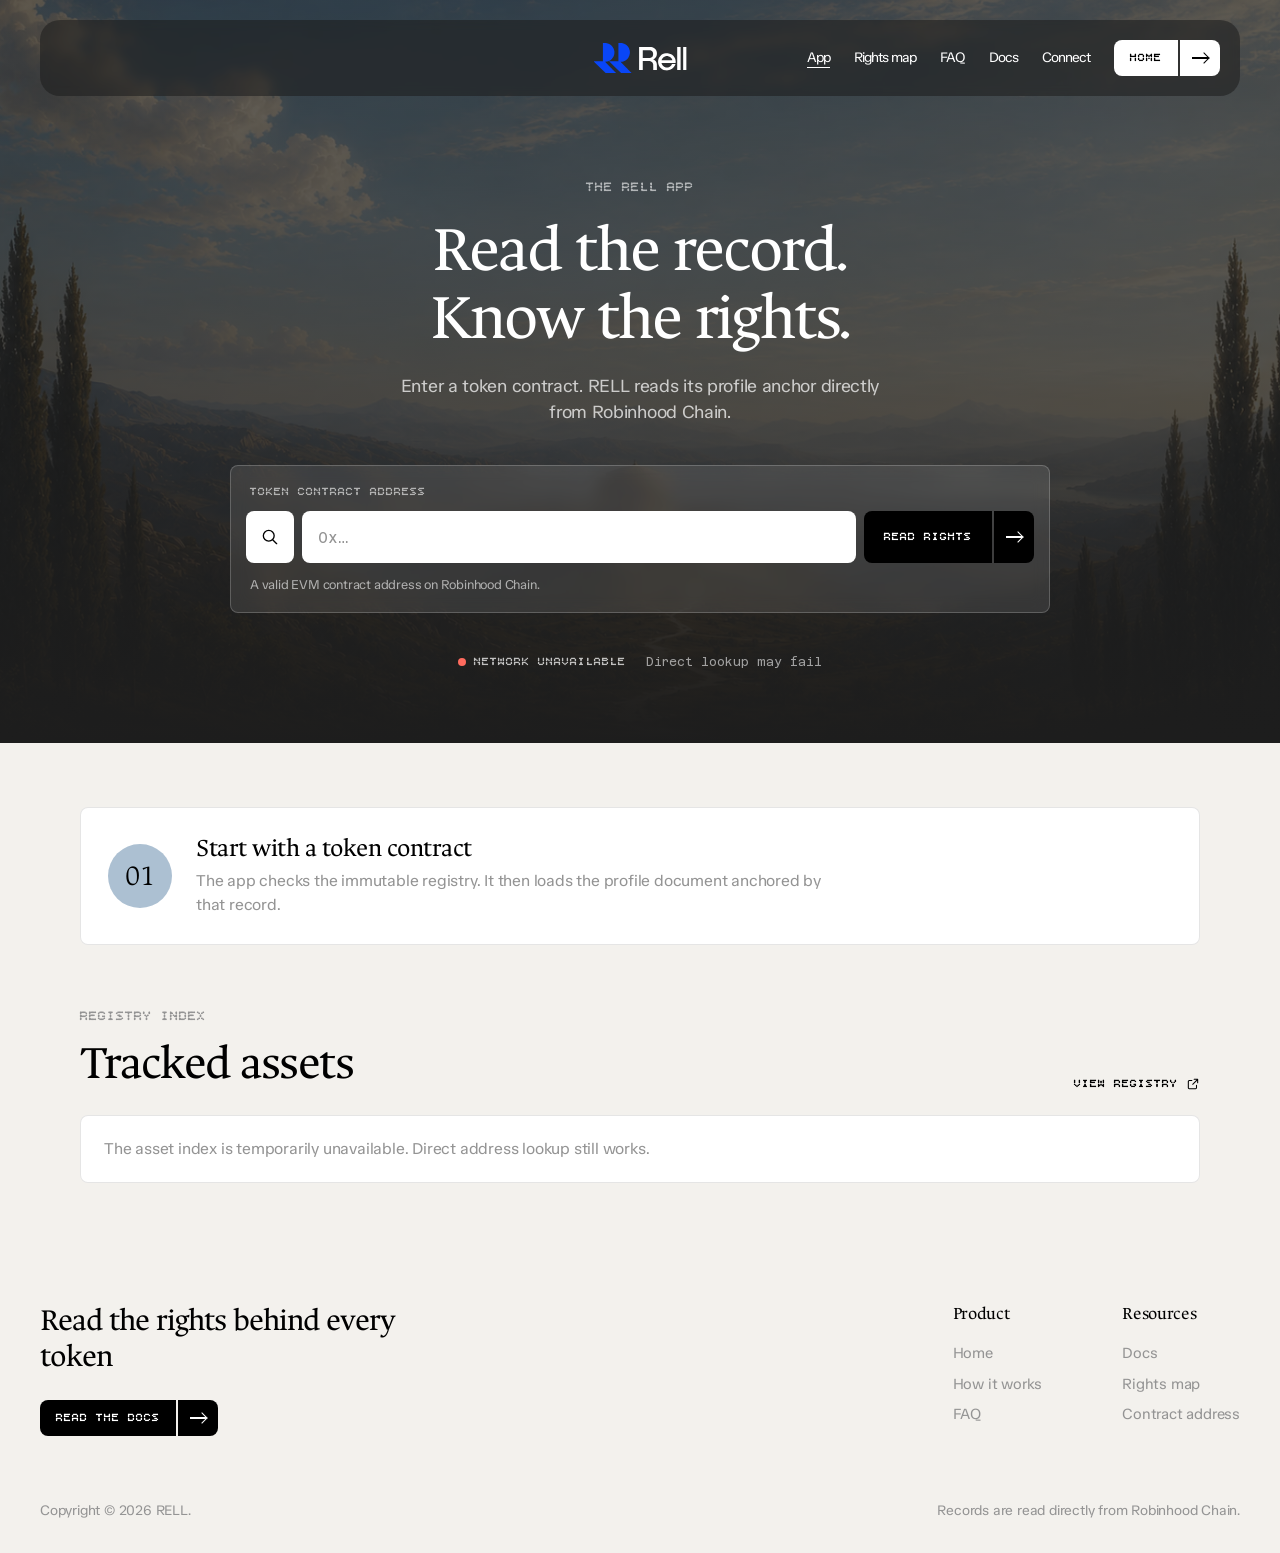
==== commit 78fb17ff: "Rebuild the site on the Aureum template The landing page is now the supplied Aureum Framer export, r" ====
--- a/app.html
+++ b/app.html
@@ -5,7 +5,7 @@
   <meta name="viewport" content="width=device-width, initial-scale=1">
   <title>RELL App | Read Token Rights</title>
   <meta name="description" content="Look up a tokenized asset and read its RELL rights record directly from Robinhood Chain.">
-  <meta name="theme-color" content="#ffffff">
+  <meta name="theme-color" content="#1d1d1d">
   <meta name="robots" content="index, follow">
   <link rel="canonical" href="https://tryrell.xyz/app">
   <meta property="og:type" content="website">
@@ -18,13 +18,9 @@
   <link rel="icon" href="assets/brand/favicon.svg" type="image/svg+xml">
   <link rel="apple-touch-icon" href="assets/brand/apple-touch-icon.png">
 
-  <link rel="preconnect" href="https://fonts.googleapis.com">
-  <link rel="preconnect" href="https://fonts.gstatic.com" crossorigin>
   <link rel="preconnect" href="https://rpc.mainnet.chain.robinhood.com">
-  <link rel="stylesheet" href="https://fonts.googleapis.com/css2?family=Geist:wght@300;400;500;600&family=Geist+Mono:wght@400;500&display=swap">
-  <link rel="stylesheet" href="css/tokens.css">
-  <link rel="stylesheet" href="css/base.css">
-  <link rel="stylesheet" href="css/components.css">
+  <link rel="preload" href="assets/fonts/ancizar-serif-400-1.woff2" as="font" type="font/woff2" crossorigin>
+  <link rel="stylesheet" href="css/site.css">
   <link rel="stylesheet" href="css/app.css">
   <script>document.documentElement.classList.replace("no-js", "js");</script>
 </head>
@@ -33,175 +29,185 @@
 
   <svg width="0" height="0" style="position:absolute" aria-hidden="true" focusable="false">
     <symbol id="i-arrow" viewBox="0 0 24 24"><path d="M5 12h14m-5.5-5.5L19 12l-5.5 5.5" fill="none" stroke="currentColor" stroke-width="1.8" stroke-linecap="round" stroke-linejoin="round"/></symbol>
-    <symbol id="i-check" viewBox="0 0 24 24"><path d="m5 12.5 4.5 4.5L19 7.5" fill="none" stroke="currentColor" stroke-width="2.2" stroke-linecap="round" stroke-linejoin="round"/></symbol>
-    <symbol id="i-close" viewBox="0 0 24 24"><path d="m6 6 12 12M18 6 6 18" fill="none" stroke="currentColor" stroke-width="1.8" stroke-linecap="round"/></symbol>
     <symbol id="i-external" viewBox="0 0 24 24"><path d="M14 4h6v6m0-6-8.5 8.5M18 14v4.5A1.5 1.5 0 0 1 16.5 20h-11A1.5 1.5 0 0 1 4 18.5v-11A1.5 1.5 0 0 1 5.5 6H10" fill="none" stroke="currentColor" stroke-width="1.8" stroke-linecap="round" stroke-linejoin="round"/></symbol>
-    <symbol id="i-menu" viewBox="0 0 24 24"><path d="M4 7h16M4 12h16M4 17h16" fill="none" stroke="currentColor" stroke-width="1.8" stroke-linecap="round"/></symbol>
-    <symbol id="i-search" viewBox="0 0 24 24"><circle cx="10.5" cy="10.5" r="6.5" fill="none" stroke="currentColor" stroke-width="1.8"/><path d="m15.5 15.5 4.5 4.5" fill="none" stroke="currentColor" stroke-width="1.8" stroke-linecap="round"/></symbol>
+    <symbol id="i-search" viewBox="0 0 24 24"><circle cx="10.5" cy="10.5" r="6.5" fill="none" stroke="currentColor" stroke-width="1.6"/><path d="m15.5 15.5 4.5 4.5" fill="none" stroke="currentColor" stroke-width="1.6" stroke-linecap="round"/></symbol>
   </svg>
 
-  <div class="page">
-    <div class="nav-wrap" data-header>
-      <nav class="nav" aria-label="Primary">
-        <a class="nav__brand" href="index.html" aria-label="RELL home">
-          <img class="brand-logo" src="assets/brand/logo-lockup.svg" width="2305" height="745" alt="Rell">
-        </a>
-        <div class="nav__links">
-          <a class="nav__link is-active" href="app.html" aria-current="page">App</a>
-          <a class="nav__link" href="index.html#map">Rights map</a>
-          <a class="nav__link" href="docs.html">Docs</a>
-        </div>
-        <div class="nav__actions">
-          <button class="nav__action" type="button" data-wallet-connect>
-            <span data-wallet-label>Connect</span>
-          </button>
-          <a class="nav__action nav__action--solid" href="index.html">Home</a>
-          <button class="nav__burger" type="button" data-sheet-open aria-expanded="false" aria-controls="mobile-sheet" aria-label="Open menu">
-            <svg width="18" height="18" aria-hidden="true"><use href="#i-menu"/></svg>
-          </button>
-        </div>
+  <header class="site-nav" data-header>
+    <nav class="site-nav__bar" aria-label="Primary">
+      <a class="site-nav__brand" href="index.html" aria-label="RELL home">
+        <img class="logo--ink" src="assets/brand/logo-lockup.svg" width="2305" height="745" alt="Rell">
+        <img class="logo--paper" src="assets/brand/logo-lockup-inverse.svg" width="2305" height="745" alt="">
+      </a>
+      <div class="site-nav__links">
+        <a class="site-nav__link is-active" href="app.html" aria-current="page">App</a>
+        <a class="site-nav__link" href="index.html#map">Rights map</a>
+        <a class="site-nav__link" href="index.html#faq">FAQ</a>
+        <a class="site-nav__link" href="docs.html">Docs</a>
+        <button class="site-nav__connect" type="button" data-wallet-connect><span data-wallet-label>Connect</span></button>
+        <button class="site-nav__burger" type="button" data-sheet-open aria-expanded="false" aria-controls="mobile-sheet" aria-label="Open menu"><span></span><span></span></button>
+        <a class="btn btn--dark" href="index.html"><span class="btn__label">Home</span><span class="btn__arrow"><span class="arrow" aria-hidden="true"></span></span></a>
+      </div>
+    </nav>
+  </header>
+
+  <div class="sheet" id="mobile-sheet" data-sheet hidden>
+    <div class="sheet__panel" role="dialog" aria-modal="true" aria-label="Menu">
+      <div class="sheet__head">
+        <a href="index.html" aria-label="RELL home"><img src="assets/brand/logo-lockup.svg" width="2305" height="745" alt="Rell"></a>
+        <button class="sheet__close" type="button" data-sheet-close aria-label="Close menu"><span></span><span></span></button>
+      </div>
+      <nav class="sheet__links" aria-label="Mobile">
+        <a href="app.html" data-sheet-close>RELL app</a>
+        <a href="index.html#map">Rights map</a>
+        <a href="index.html#faq">FAQ</a>
+        <a href="docs.html">Docs</a>
       </nav>
+      <div class="sheet__actions">
+        <a class="btn btn--dark" href="index.html"><span class="btn__label">Back home</span><span class="btn__arrow"><span class="arrow" aria-hidden="true"></span></span></a>
+        <button class="btn btn--outline" type="button" data-wallet-connect><span class="btn__label" data-wallet-label>Connect</span></button>
+      </div>
     </div>
-
-    <div class="sheet" id="mobile-sheet" data-sheet hidden>
-      <div class="sheet__scrim" data-sheet-close></div>
-      <div class="sheet__panel" role="dialog" aria-modal="true" aria-label="Menu">
-        <div class="sheet__head">
-          <a class="nav__brand" href="index.html" aria-label="RELL home">
-            <img class="brand-logo" src="assets/brand/logo-lockup.svg" width="2305" height="745" alt="Rell">
-          </a>
-          <button class="sheet__close" type="button" data-sheet-close aria-label="Close menu">
-            <svg width="18" height="18" aria-hidden="true"><use href="#i-close"/></svg>
-          </button>
-        </div>
-        <div class="sheet__links">
-          <a href="app.html" data-sheet-close>RELL app</a>
-          <a href="index.html#map" data-sheet-close>Rights map</a>
-          <a href="docs.html" data-sheet-close>Docs</a>
-        </div>
-        <a class="btn btn--primary" href="index.html" data-sheet-close>Back home</a>
+  </div>
+
+  <main class="app-main" id="main">
+    <section class="app-hero" aria-labelledby="app-title" data-nav-dark>
+      <div class="app-hero__art" aria-hidden="true"><img src="assets/img/hero-valley.avif" alt="" width="1448" height="1086" fetchpriority="high"></div>
+      <div class="container app-hero__inner">
+        <div class="app-hero__copy">
+          <p class="label">The RELL app</p>
+          <h1 class="display-1" id="app-title">Read the record.<br>Know the rights.</h1>
+          <p class="lede">Enter a token contract. RELL reads its profile anchor directly from Robinhood Chain.</p>
+        </div>
+
+        <form class="lookup" data-lookup-form novalidate>
+          <label class="lookup__label label" for="asset-address">Token contract address</label>
+          <div class="lookup__row">
+            <span class="lookup__icon" aria-hidden="true"><svg><use href="#i-search"/></svg></span>
+            <input class="lookup__input mono" id="asset-address" name="asset" type="text" inputmode="text" autocomplete="off" autocapitalize="off" spellcheck="false" placeholder="0x…" aria-describedby="lookup-help lookup-error">
+            <button class="btn btn--dark lookup__submit" type="submit">
+              <span class="btn__label" data-submit-label>Read rights</span>
+              <span class="btn__arrow"><span class="arrow" aria-hidden="true"></span></span>
+            </button>
+          </div>
+          <div class="lookup__meta">
+            <p id="lookup-help">A valid EVM contract address on Robinhood Chain.</p>
+            <p class="lookup__error" id="lookup-error" data-lookup-error role="alert"></p>
+          </div>
+        </form>
+
+        <div class="network-strip" aria-label="Network connection">
+          <span class="network-strip__status" data-network-state="loading">
+            <span class="network-strip__dot" aria-hidden="true"></span>
+            <span data-network-label>Connecting to Robinhood Chain</span>
+          </span>
+          <span class="network-strip__detail mono" data-network-detail>Chain ID 4663</span>
+        </div>
+      </div>
+    </section>
+
+    <section class="app-results" aria-labelledby="results-title">
+      <div class="container">
+        <h2 class="sr-only" id="results-title">Rights lookup result</h2>
+
+        <div class="result-state" data-state="idle" data-result-state aria-live="polite">
+          <div class="result-state__mark" aria-hidden="true">01</div>
+          <div>
+            <h3>Start with a token contract</h3>
+            <p>The app checks the immutable registry. It then loads the profile document anchored by that record.</p>
+          </div>
+        </div>
+
+        <article class="record" data-record hidden>
+          <header class="record__head">
+            <div>
+              <div class="record__eyebrow">
+                <span class="record__status" data-record-status>Active</span>
+                <span class="label">Registry record</span>
+              </div>
+              <h2 class="record__title" data-profile-title>Token rights profile</h2>
+              <p class="record__address mono" data-record-address></p>
+            </div>
+            <a class="btn btn--outline" data-asset-explorer target="_blank" rel="noopener noreferrer">
+              <span class="btn__label">View token</span>
+            </a>
+          </header>
+
+          <div class="record__facts">
+            <div class="record__fact">
+              <span class="label">Last updated</span>
+              <strong data-record-updated>Not available</strong>
+            </div>
+            <div class="record__fact">
+              <span class="label">Profile integrity</span>
+              <strong data-integrity-state>Checking document</strong>
+            </div>
+            <div class="record__fact record__fact--wide">
+              <span class="label">Onchain profile hash</span>
+              <code data-record-hash></code>
+            </div>
+            <div class="record__fact record__fact--wide">
+              <span class="label">Profile source</span>
+              <a data-record-uri target="_blank" rel="noopener noreferrer"></a>
+            </div>
+          </div>
+
+          <div class="profile-message" data-profile-message hidden></div>
+          <div class="profile" data-profile hidden>
+            <div class="profile__summary" data-profile-summary></div>
+            <div class="profile__categories" data-profile-categories></div>
+            <div class="profile__sources" data-profile-sources hidden>
+              <p class="label">Sources</p>
+              <div data-source-list></div>
+            </div>
+          </div>
+        </article>
+
+        <section class="tracked" aria-labelledby="tracked-title">
+          <div class="tracked__head">
+            <div>
+              <p class="label">Registry index</p>
+              <h2 class="display-2" id="tracked-title">Tracked assets</h2>
+            </div>
+            <a class="link-arrow" data-registry-explorer target="_blank" rel="noopener noreferrer">View registry <svg aria-hidden="true"><use href="#i-external"/></svg></a>
+          </div>
+          <div class="tracked__list" data-tracked-list aria-live="polite">
+            <p class="tracked__empty">Reading registry events…</p>
+          </div>
+        </section>
+      </div>
+    </section>
+  </main>
+
+  <footer class="site-foot">
+    <div class="container">
+      <div class="site-foot__top">
+        <div>
+          <p class="site-foot__tagline">Read the rights behind every token</p>
+          <a class="btn btn--dark" href="docs.html"><span class="btn__label">Read the docs</span><span class="btn__arrow"><span class="arrow" aria-hidden="true"></span></span></a>
+        </div>
+        <div class="site-foot__cols">
+          <div class="site-foot__col">
+            <h2>Product</h2>
+            <a href="index.html">Home</a>
+            <a href="index.html#process">How it works</a>
+            <a href="index.html#faq">FAQ</a>
+          </div>
+          <div class="site-foot__col">
+            <h2>Resources</h2>
+            <a href="docs.html">Docs</a>
+            <a href="index.html#map">Rights map</a>
+            <a href="index.html#contract">Contract address</a>
+          </div>
+        </div>
+      </div>
+      <div class="site-foot__base">
+        <span>Copyright &copy; <span data-year>2026</span> RELL.</span>
+        <span>Records are read directly from Robinhood Chain.</span>
       </div>
     </div>
-
-    <main class="page__main app-main" id="main">
-      <section class="app-hero" aria-labelledby="app-title">
-        <div class="container app-hero__inner">
-          <div class="app-hero__copy">
-            <p class="label">RELL app</p>
-            <h1 class="display-1" id="app-title">
-              <span class="quiet">Read the record.</span>
-              Know the rights.
-            </h1>
-            <p class="lede">Enter a token contract. RELL reads its profile anchor directly from Robinhood Chain.</p>
-          </div>
-
-          <form class="lookup" data-lookup-form novalidate>
-            <label class="lookup__label" for="asset-address">Token contract address</label>
-            <div class="lookup__row">
-              <span class="lookup__icon" aria-hidden="true"><svg><use href="#i-search"/></svg></span>
-              <input class="lookup__input mono" id="asset-address" name="asset" type="text" inputmode="text" autocomplete="off" autocapitalize="off" spellcheck="false" placeholder="0x…" aria-describedby="lookup-help lookup-error">
-              <button class="btn btn--primary lookup__submit" type="submit">
-                <span data-submit-label>Read rights</span>
-                <svg aria-hidden="true"><use href="#i-arrow"/></svg>
-              </button>
-            </div>
-            <div class="lookup__meta">
-              <p id="lookup-help">A valid EVM contract address on Robinhood Chain.</p>
-              <p class="lookup__error" id="lookup-error" data-lookup-error role="alert"></p>
-            </div>
-          </form>
-
-          <div class="network-strip" aria-label="Network connection">
-            <span class="network-strip__status" data-network-state="loading">
-              <span class="network-strip__dot" aria-hidden="true"></span>
-              <span data-network-label>Connecting to Robinhood Chain</span>
-            </span>
-            <span class="network-strip__detail mono" data-network-detail>Chain ID 4663</span>
-          </div>
-        </div>
-      </section>
-
-      <section class="app-results" aria-labelledby="results-title">
-        <div class="container">
-          <h2 class="sr-only" id="results-title">Rights lookup result</h2>
-
-          <div class="result-state" data-state="idle" data-result-state aria-live="polite">
-            <div class="result-state__mark" aria-hidden="true">01</div>
-            <div>
-              <h3>Start with a token contract</h3>
-              <p>The app checks the immutable registry. It then loads the profile document anchored by that record.</p>
-            </div>
-          </div>
-
-          <article class="record" data-record hidden>
-            <header class="record__head">
-              <div>
-                <div class="record__eyebrow">
-                  <span class="record__status" data-record-status>Active</span>
-                  <span class="label">Registry record</span>
-                </div>
-                <h2 class="record__title" data-profile-title>Token rights profile</h2>
-                <p class="record__address mono" data-record-address></p>
-              </div>
-              <a class="btn btn--ghost btn--small" data-asset-explorer target="_blank" rel="noopener noreferrer">
-                View token <svg aria-hidden="true"><use href="#i-external"/></svg>
-              </a>
-            </header>
-
-            <div class="record__facts">
-              <div class="record__fact">
-                <span class="label">Last updated</span>
-                <strong data-record-updated>Not available</strong>
-              </div>
-              <div class="record__fact">
-                <span class="label">Profile integrity</span>
-                <strong data-integrity-state>Checking document</strong>
-              </div>
-              <div class="record__fact record__fact--wide">
-                <span class="label">Onchain profile hash</span>
-                <code data-record-hash></code>
-              </div>
-              <div class="record__fact record__fact--wide">
-                <span class="label">Profile source</span>
-                <a data-record-uri target="_blank" rel="noopener noreferrer"></a>
-              </div>
-            </div>
-
-            <div class="profile-message" data-profile-message hidden></div>
-            <div class="profile" data-profile hidden>
-              <div class="profile__summary" data-profile-summary></div>
-              <div class="profile__categories" data-profile-categories></div>
-              <div class="profile__sources" data-profile-sources hidden>
-                <p class="label">Sources</p>
-                <div data-source-list></div>
-              </div>
-            </div>
-          </article>
-
-          <section class="tracked" aria-labelledby="tracked-title">
-            <div class="tracked__head">
-              <div>
-                <p class="label">Registry index</p>
-                <h2 class="display-2" id="tracked-title">Tracked assets</h2>
-              </div>
-              <a class="link-arrow" data-registry-explorer target="_blank" rel="noopener noreferrer">View registry <svg aria-hidden="true"><use href="#i-external"/></svg></a>
-            </div>
-            <div class="tracked__list" data-tracked-list aria-live="polite">
-              <p class="tracked__empty">Reading registry events…</p>
-            </div>
-          </section>
-        </div>
-      </section>
-    </main>
-
-    <footer class="app-footer">
-      <div class="container app-footer__inner">
-        <span>© <span data-year>2026</span> RELL. All rights reserved.</span>
-        <span>Records are read directly from Robinhood Chain.</span>
-      </div>
-    </footer>
-    <div class="toast-region" data-toast-region aria-live="polite" aria-atomic="true"></div>
-  </div>
+  </footer>
+  <div class="toast-region" data-toast-region aria-live="polite" aria-atomic="true"></div>
 
   <script src="config/contracts.js"></script>
   <script src="js/config.js"></script>
--- a/css/site.css
+++ b/css/site.css
@@ -0,0 +1,195 @@
+/* Shared shell for the app and docs pages, in the language of the landing page
+   (the Aureum template): the same fonts, the floating blurred bar, the black
+   two part buttons, mono labels and the cream canvas. The landing page itself
+   runs on css/template.css plus css/landing.css and does not load this file. */
+
+@font-face { font-family: "Ancizar Serif"; font-style: normal; font-weight: 300; font-display: swap; src: url(../assets/fonts/ancizar-serif-300-1.woff2) format("woff2"); }
+@font-face { font-family: "Ancizar Serif"; font-style: normal; font-weight: 400; font-display: swap; src: url(../assets/fonts/ancizar-serif-400-1.woff2) format("woff2"); }
+@font-face { font-family: "TASA Orbiter"; font-style: normal; font-weight: 400; font-display: swap; src: url(../assets/fonts/tasa-orbiter-400-1.woff2) format("woff2"); }
+@font-face { font-family: "TASA Orbiter"; font-style: normal; font-weight: 500; font-display: swap; src: url(../assets/fonts/tasa-orbiter-500-1.woff2) format("woff2"); }
+@font-face { font-family: "Bitcount Grid Single"; font-style: normal; font-weight: 500; font-display: swap; src: url(../assets/fonts/bitcount-grid-single-500-1.woff2) format("woff2"); }
+@font-face { font-family: "Azeret Mono"; font-style: normal; font-weight: 400; font-display: swap; src: url(../assets/fonts/azeret-mono-400-1.woff2) format("woff2"); }
+
+:root {
+  --paper: #f3f1ed;
+  --night: #1d1d1d;
+  --ink: #000;
+  --white: #fff;
+  --grey: #949494;
+  --grey-dark: #4d4d4d;
+  --line: rgba(0, 0, 0, .1);
+  --line-light: rgba(255, 255, 255, .2);
+  --brand: #0946f7;
+  --faq: #acc0d2;
+
+  /* Verification states. Muted to sit on the cream canvas. */
+  --onchain: #1d7a4a;
+  --onchain-wash: #dcefe3;
+  --issuer: #5b45b0;
+  --issuer-wash: #e7e2f6;
+  --reported: #9a5b00;
+  --reported-wash: #f6e8cf;
+  --danger: #b42318;
+
+  --serif: "Ancizar Serif", "Times New Roman", serif;
+  --sans: "TASA Orbiter", Arial, sans-serif;
+  --mono: "Bitcount Grid Single", "Azeret Mono", monospace;
+  --code: "Azeret Mono", ui-monospace, monospace;
+  --ease: cubic-bezier(.22, 1, .36, 1);
+  --radius: 8px;
+  --gutter: 40px;
+}
+@media (max-width: 809.98px) { :root { --gutter: 16px; } }
+
+*, *::before, *::after { box-sizing: border-box; }
+html { -webkit-text-size-adjust: 100%; scroll-behavior: smooth; scroll-padding-top: 110px; }
+@media (prefers-reduced-motion: reduce) { html { scroll-behavior: auto; } }
+body {
+  margin: 0; background: var(--paper); color: var(--ink);
+  font: 400 16px/1.5 var(--sans); letter-spacing: -.2px;
+  -webkit-font-smoothing: antialiased; text-rendering: optimizeLegibility;
+}
+img, svg { display: block; max-width: 100%; }
+a { color: inherit; }
+button, input { font: inherit; color: inherit; }
+h1, h2, h3, h4 { margin: 0; font-family: var(--serif); font-weight: 400; letter-spacing: -1px; line-height: 1.1; }
+p { margin: 0; }
+
+.sr-only { position: absolute; width: 1px; height: 1px; padding: 0; margin: -1px; overflow: hidden; clip: rect(0 0 0 0); white-space: nowrap; border: 0; }
+.skip-link { position: absolute; left: 16px; top: -60px; z-index: 100; padding: 10px 14px; border-radius: var(--radius); background: #000; color: #fff; text-decoration: none; }
+.skip-link:focus { top: 16px; }
+:focus-visible { outline: 2px solid var(--brand); outline-offset: 2px; }
+
+.container { width: 100%; max-width: 1800px; margin: 0 auto; padding: 0 var(--gutter); }
+.label { font: 500 14px/1.2 var(--mono); letter-spacing: 1px; text-transform: uppercase; color: var(--grey); }
+.lede { font: 400 18px/1.45 var(--sans); color: var(--grey); letter-spacing: -.3px; }
+.mono { font-family: var(--code); letter-spacing: 0; }
+.display-1 { font-size: clamp(40px, 5.2vw, 72px); line-height: 1.02; letter-spacing: -2px; }
+.display-2 { font-size: clamp(34px, 3.8vw, 55px); line-height: 1.08; letter-spacing: -1.5px; }
+.quiet { color: var(--grey); }
+
+/* ------------------------------------------------------------------ nav */
+
+.site-nav { position: fixed; top: 20px; left: 0; right: 0; z-index: 40; padding: 0 var(--gutter); pointer-events: none; }
+.site-nav__bar {
+  position: relative; display: flex; align-items: center; justify-content: flex-end; gap: 24px;
+  max-width: 1800px; margin: 0 auto; padding: 20px; border-radius: 20px; pointer-events: auto;
+  background: rgba(243, 241, 237, .72); backdrop-filter: blur(5px); -webkit-backdrop-filter: blur(5px);
+  transition: background-color .4s ease, color .4s ease;
+}
+.site-nav__brand { position: absolute; left: 50%; top: 50%; transform: translate(-50%, -50%); display: block; }
+.site-nav__brand img { height: 30px; width: auto; }
+.site-nav__brand .logo--paper { display: none; }
+.site-nav__links { display: flex; align-items: center; gap: 24px; }
+.site-nav__link, .site-nav__connect {
+  font: 400 14px/1 var(--sans); letter-spacing: -1px; text-decoration: none; color: inherit;
+  appearance: none; border: 0; background: none; padding: 0; cursor: pointer;
+}
+.site-nav__link:hover, .site-nav__connect:hover { opacity: .6; }
+.site-nav__link.is-active { text-decoration: underline; text-underline-offset: 5px; }
+.site-nav__connect[hidden] { display: none; }
+.site-nav__burger {
+  display: none; position: relative; width: 40px; height: 40px; border: 0; border-radius: var(--radius);
+  background: #000; cursor: pointer;
+}
+.site-nav__burger span, .sheet__close span { position: absolute; left: 12px; right: 12px; height: 1.5px; background: #fff; }
+.site-nav__burger span:first-child { top: 16px; }
+.site-nav__burger span:last-child { top: 23px; }
+
+.site-nav.is-dark .site-nav__bar { background: rgba(29, 29, 29, .55); color: #fff; }
+.site-nav.is-dark .logo--ink { display: none; }
+.site-nav.is-dark .logo--paper { display: block; }
+.site-nav.is-dark .btn--dark .btn__label, .site-nav.is-dark .btn--dark .btn__arrow { background: #fff; color: #000; }
+.site-nav.is-dark .site-nav__burger { background: #fff; }
+.site-nav.is-dark .site-nav__burger span { background: #000; }
+
+@media (max-width: 1199.98px) {
+  .site-nav__bar { justify-content: space-between; padding: 14px 16px; }
+  .site-nav__brand { position: static; transform: none; }
+  .site-nav__brand img { height: 26px; }
+  .site-nav__links .site-nav__link, .site-nav__links .site-nav__connect { display: none; }
+  .site-nav__burger { display: block; }
+}
+@media (max-width: 809.98px) { .site-nav__links .btn { display: none; } }
+
+.sheet { position: fixed; inset: 0; z-index: 50; background: rgba(0, 0, 0, .4); backdrop-filter: blur(6px); }
+.sheet[hidden] { display: none; }
+.sheet__panel {
+  position: absolute; top: 12px; left: 12px; right: 12px; padding: 20px; border-radius: 20px;
+  background: var(--paper); display: flex; flex-direction: column; gap: 28px; animation: sheet-in .45s var(--ease);
+}
+@keyframes sheet-in { from { opacity: 0; transform: translateY(-12px); } }
+.sheet__head { display: flex; align-items: center; justify-content: space-between; }
+.sheet__head img { height: 26px; width: auto; }
+.sheet__close { position: relative; width: 40px; height: 40px; border: 0; border-radius: var(--radius); background: #000; cursor: pointer; }
+.sheet__close span { top: 19px; }
+.sheet__close span:first-child { transform: rotate(45deg); }
+.sheet__close span:last-child { transform: rotate(-45deg); }
+.sheet__links { display: flex; flex-direction: column; }
+.sheet__links a { font: 400 34px/1.15 var(--serif); text-decoration: none; padding: 8px 0; border-bottom: 1px solid var(--line); }
+.sheet__actions { display: flex; flex-direction: column; gap: 10px; }
+.sheet__actions .btn { width: 100%; }
+.sheet__actions .btn__label { flex: 1; justify-content: center; padding: 16px; }
+
+/* ------------------------------------------------------------------ buttons */
+
+.btn {
+  display: inline-flex; align-items: stretch; gap: 2px; text-decoration: none; cursor: pointer;
+  border: 0; padding: 0; background: none; border-radius: var(--radius); color: inherit;
+}
+.btn__label {
+  display: flex; align-items: center; justify-content: center; padding: 12px 16px; border-radius: var(--radius) 0 0 var(--radius);
+  font: 500 12px/1 var(--mono); letter-spacing: 1px; text-transform: uppercase; white-space: nowrap;
+}
+.btn:not(:has(.btn__arrow)) .btn__label { border-radius: var(--radius); }
+.btn__arrow { display: flex; align-items: center; justify-content: center; width: 40px; border-radius: 0 var(--radius) var(--radius) 0; overflow: hidden; }
+.arrow { position: relative; width: 16px; height: 1.5px; background: currentColor; transition: transform .45s var(--ease); }
+.arrow::after {
+  content: ""; position: absolute; right: 0; top: 50%; width: 8px; height: 8px;
+  border-top: 1.5px solid currentColor; border-right: 1.5px solid currentColor; transform: translate(0, -50%) rotate(45deg);
+}
+.btn:hover .arrow { transform: translateX(4px); }
+.btn--dark .btn__label, .btn--dark .btn__arrow { background: #000; color: #fff; }
+.btn--light .btn__label, .btn--light .btn__arrow { background: #fff; color: #000; }
+.btn--outline .btn__label { box-shadow: inset 0 0 0 1px rgba(0, 0, 0, .25); }
+.btn--outline:hover .btn__label { box-shadow: inset 0 0 0 1px #000; }
+.btn[disabled] { opacity: .6; cursor: progress; }
+
+.link-arrow {
+  display: inline-flex; align-items: center; gap: 8px; text-decoration: none; cursor: pointer;
+  font: 500 12px/1 var(--mono); letter-spacing: 1px; text-transform: uppercase;
+}
+.link-arrow svg { width: 14px; height: 14px; transition: transform .3s var(--ease); }
+.link-arrow:hover svg { transform: translateX(3px); }
+
+/* ------------------------------------------------------------------ verification states */
+
+.state {
+  display: inline-flex; align-items: center; gap: 6px; padding: 5px 9px; border-radius: 100px;
+  font: 500 11px/1 var(--mono); letter-spacing: 1px; text-transform: uppercase; white-space: nowrap;
+}
+.state__dot { width: 6px; height: 6px; border-radius: 50%; background: currentColor; }
+.state--onchain { background: var(--onchain-wash); color: var(--onchain); }
+.state--issuer { background: var(--issuer-wash); color: var(--issuer); }
+.state--reported { background: var(--reported-wash); color: var(--reported); }
+
+/* ------------------------------------------------------------------ footer */
+
+.site-foot { padding: 80px 0 32px; }
+.site-foot__top { display: flex; justify-content: space-between; gap: 48px; flex-wrap: wrap; }
+.site-foot__tagline { font: 400 32px/1.15 var(--serif); letter-spacing: -1px; max-width: 360px; margin-bottom: 24px; }
+.site-foot__cols { display: flex; gap: 80px; flex-wrap: wrap; }
+.site-foot__col h2 { font: 400 18px/1.2 var(--serif); letter-spacing: -.3px; margin-bottom: 14px; }
+.site-foot__col a { display: block; color: var(--grey); text-decoration: none; font-size: 15px; padding: 4px 0; }
+.site-foot__col a:hover { color: #000; }
+.site-foot__col a:not([href]) { cursor: default; }
+.site-foot__base { display: flex; justify-content: space-between; gap: 12px; flex-wrap: wrap; margin-top: 64px; color: var(--grey); font-size: 14px; }
+@media (max-width: 809.98px) {
+  .site-foot__cols { gap: 32px 48px; }
+  .site-foot__base { flex-direction: column; }
+}
+
+/* ------------------------------------------------------------------ toast */
+
+.toast-region { position: fixed; left: 50%; bottom: 24px; transform: translateX(-50%); z-index: 70; pointer-events: none; }
+.toast { padding: 12px 16px; border-radius: 10px; background: #000; color: #fff; font-size: 14px; animation: sheet-in .35s var(--ease); }
--- a/css/app.css
+++ b/css/app.css
@@ -1,540 +1,150 @@
-/* RELL app: live registry lookup and rights profile viewer. */
+/* RELL app. Layered on css/site.css. The hero is the landing page's dark hero
+   with the valley painting behind it; results sit on the cream canvas as white
+   cards with the thin borders of the landing FAQ. */
 
-.app-body {
-  background: var(--ink-050);
+/* ------------------------------------------------------------------ hero */
+
+.app-hero {
+  position: relative; overflow: hidden; background: var(--night); color: #fff;
+  padding: 180px 0 72px;
+}
+.app-hero__art { position: absolute; inset: 0; }
+.app-hero__art img { width: 100%; height: 100%; object-fit: cover; opacity: .5; transform: scale(1.04); }
+.app-hero__art::after {
+  content: ""; position: absolute; inset: 0;
+  background: linear-gradient(180deg, rgba(29, 29, 29, .35) 0%, rgba(29, 29, 29, .55) 55%, var(--night) 100%);
+}
+.app-hero__inner { position: relative; display: grid; gap: 40px; justify-items: center; text-align: center; }
+.app-hero__copy { display: grid; gap: 20px; justify-items: center; max-width: 820px; }
+.app-hero__copy .lede { color: rgba(255, 255, 255, .72); max-width: 520px; }
+.app-hero .label { color: rgba(255, 255, 255, .6); }
+
+.lookup {
+  width: 100%; max-width: 820px; text-align: left; padding: 16px; border-radius: var(--radius);
+  background: rgba(255, 255, 255, .1); backdrop-filter: blur(8px); -webkit-backdrop-filter: blur(8px);
+  box-shadow: inset 0 0 0 1px var(--line-light);
+}
+.lookup__label { display: block; margin: 4px 4px 12px; color: rgba(255, 255, 255, .7); font-size: 12px; }
+.lookup__row { display: flex; align-items: stretch; gap: 8px; }
+.lookup__icon { display: flex; align-items: center; justify-content: center; width: 48px; flex: none; border-radius: var(--radius); background: #fff; color: #000; }
+.lookup__icon svg { width: 20px; height: 20px; }
+.lookup__input {
+  flex: 1; min-width: 0; height: 52px; padding: 0 16px; border: 0; border-radius: var(--radius);
+  background: #fff; color: #000; font-size: 15px; outline: none;
+}
+.lookup__input::placeholder { color: var(--grey); }
+.lookup__input:focus-visible { box-shadow: 0 0 0 2px var(--brand); }
+.lookup__input[aria-invalid="true"] { box-shadow: 0 0 0 2px var(--danger); }
+.lookup__submit .btn__label { padding: 0 20px; }
+.lookup .btn--dark .btn__label, .lookup .btn--dark .btn__arrow { background: #000; }
+.lookup__submit:hover .btn__label, .lookup__submit:hover .btn__arrow { background: #111; }
+.lookup__meta { display: flex; justify-content: space-between; gap: 16px; margin: 12px 4px 2px; font-size: 13px; color: rgba(255, 255, 255, .6); }
+.lookup__error { color: #ffb4ab; }
+.lookup__error:empty { display: none; }
+
+.network-strip { display: flex; align-items: center; justify-content: center; flex-wrap: wrap; gap: 8px 20px; font-size: 13px; color: rgba(255, 255, 255, .72); }
+.network-strip__status { display: inline-flex; align-items: center; gap: 8px; font: 500 12px/1 var(--mono); letter-spacing: 1px; text-transform: uppercase; }
+.network-strip__dot { width: 8px; height: 8px; border-radius: 50%; background: var(--grey); }
+[data-network-state="loading"] .network-strip__dot { animation: pulse 1.2s ease-in-out infinite; }
+[data-network-state="online"] .network-strip__dot { background: #43c07a; box-shadow: 0 0 0 4px rgba(67, 192, 122, .18); }
+[data-network-state="offline"] .network-strip__dot { background: #ff6b5e; }
+.network-strip__detail { font-size: 12px; opacity: .8; }
+@keyframes pulse { 50% { opacity: .3; } }
+
+@media (max-width: 809.98px) {
+  .app-hero { padding: 132px 0 48px; }
+  .app-hero__inner { gap: 28px; }
+  .lookup { padding: 12px; }
+  .lookup__row { flex-wrap: wrap; }
+  .lookup__icon { display: none; }
+  .lookup__input { flex-basis: 100%; }
+  .lookup__submit { width: 100%; }
+  .lookup__submit .btn__label { flex: 1; padding: 16px; }
+  .lookup__meta { flex-direction: column; gap: 6px; }
 }
 
-.app-main {
-  padding-top: 5.75rem;
+/* ------------------------------------------------------------------ results */
+
+.app-results { padding: 64px 0 40px; }
+.app-results > .container { display: grid; gap: 24px; max-width: 1200px; }
+
+.result-state {
+  display: flex; align-items: center; gap: 24px; padding: 28px; border-radius: var(--radius);
+  background: #fff; box-shadow: inset 0 0 0 1px var(--line);
+}
+.result-state[hidden] { display: none; }
+.result-state__mark {
+  flex: none; display: grid; place-items: center; width: 64px; height: 64px; border-radius: 100px;
+  background: var(--faq); color: #000; font: 300 30px/1 var(--serif);
+}
+.result-state h3 { font-size: 26px; letter-spacing: -.5px; margin-bottom: 6px; }
+.result-state p { color: var(--grey); max-width: 640px; }
+.result-state[data-state="loading"] .result-state__mark { animation: pulse 1.2s ease-in-out infinite; }
+.result-state[data-state="error"] .result-state__mark { background: #f8d9d5; color: var(--danger); }
+.result-state[data-state="empty"] .result-state__mark { background: var(--paper); box-shadow: inset 0 0 0 1px var(--line); }
+
+.record { border-radius: var(--radius); background: #fff; box-shadow: inset 0 0 0 1px var(--line); overflow: hidden; }
+.record[hidden] { display: none; }
+.record__head { display: flex; justify-content: space-between; align-items: flex-start; gap: 24px; padding: 32px; border-bottom: 1px solid var(--line); }
+.record__eyebrow { display: flex; align-items: center; gap: 12px; margin-bottom: 14px; }
+.record__status {
+  padding: 5px 9px; border-radius: 100px; font: 500 11px/1 var(--mono); letter-spacing: 1px; text-transform: uppercase;
+  background: var(--onchain-wash); color: var(--onchain);
+}
+.record__status[data-status="paused"], .record__status[data-status="restricted"] { background: var(--reported-wash); color: var(--reported); }
+.record__status[data-status="corporate-action"] { background: var(--issuer-wash); color: var(--issuer); }
+.record__title { font-size: clamp(30px, 3vw, 42px); letter-spacing: -1px; }
+.record__address { margin-top: 10px; color: var(--grey); font-size: 13px; word-break: break-all; }
+.record__facts { display: grid; grid-template-columns: repeat(2, minmax(0, 1fr)); }
+.record__fact { display: grid; gap: 8px; padding: 22px 32px; border-bottom: 1px solid var(--line); }
+.record__fact:nth-child(odd):not(.record__fact--wide) { border-right: 1px solid var(--line); }
+.record__fact--wide { grid-column: 1 / -1; }
+.record__fact .label { font-size: 12px; }
+.record__fact strong { font-weight: 500; font-size: 17px; }
+.record__fact code, .record__fact a { font: 400 13px/1.5 var(--code); word-break: break-all; }
+.record__fact a { color: var(--brand); }
+
+.profile-message { margin: 24px 32px; padding: 16px 18px; border-radius: var(--radius); background: var(--reported-wash); color: #5d3a00; font-size: 15px; }
+.profile-message[hidden], .profile[hidden], .profile__sources[hidden] { display: none; }
+.profile { padding: 32px; display: grid; gap: 28px; }
+.profile__summary h3 { font-size: 30px; letter-spacing: -.8px; margin-bottom: 10px; }
+.profile__summary p { color: var(--grey-dark); max-width: 760px; }
+.profile__categories { display: grid; grid-template-columns: repeat(2, minmax(0, 1fr)); gap: 16px; }
+.profile-category { border-radius: var(--radius); background: var(--paper); padding: 22px; display: grid; gap: 16px; align-content: start; }
+.profile-category__head { display: grid; gap: 6px; }
+.profile-category__head h3 { font-size: 22px; letter-spacing: -.4px; }
+.profile-category__head .label { font-size: 11px; text-transform: none; letter-spacing: 0; font-family: var(--sans); }
+.profile-category__claims { display: grid; }
+.profile-claim { display: grid; grid-template-columns: minmax(0, 1fr) minmax(0, 1fr) auto; gap: 12px; align-items: center; padding: 12px 0; border-top: 1px solid var(--line); font-size: 14px; }
+.profile-claim__name { color: var(--grey-dark); }
+.profile-claim__value { font-weight: 500; }
+.profile__sources { display: grid; gap: 10px; }
+.profile-source { display: flex; justify-content: space-between; gap: 16px; padding: 12px 0; border-top: 1px solid var(--line); font-size: 14px; }
+.profile-source a { color: var(--brand); }
+
+@media (max-width: 809.98px) {
+  .result-state { flex-direction: column; align-items: flex-start; padding: 22px; gap: 16px; }
+  .record__head { flex-direction: column; padding: 22px; }
+  .record__facts { grid-template-columns: 1fr; }
+  .record__fact { padding: 18px 22px; border-right: 0 !important; }
+  .profile { padding: 22px; }
+  .profile-message { margin: 22px; }
+  .profile__categories { grid-template-columns: 1fr; }
+  .profile-claim { grid-template-columns: 1fr auto; }
+  .profile-claim__name { grid-column: 1 / -1; }
 }
 
-.app-hero {
-  padding: 4.5rem 0 3.5rem;
+/* ------------------------------------------------------------------ tracked assets */
+
+.tracked { margin-top: 40px; display: grid; gap: 24px; }
+.tracked__head { display: flex; justify-content: space-between; align-items: flex-end; gap: 24px; flex-wrap: wrap; }
+.tracked__head .label { margin-bottom: 12px; }
+.tracked__list { display: grid; gap: 8px; }
+.tracked__empty { padding: 22px 24px; border-radius: var(--radius); background: #fff; box-shadow: inset 0 0 0 1px var(--line); color: var(--grey); }
+.tracked-asset {
+  display: flex; justify-content: space-between; align-items: center; gap: 16px; width: 100%; text-align: left;
+  padding: 22px 24px; border: 0; border-radius: var(--radius); background: #fff; box-shadow: inset 0 0 0 1px var(--line);
+  cursor: pointer; transition: box-shadow .2s ease, transform .2s var(--ease);
 }
-
-.app-hero__inner {
-  display: grid;
-  gap: 2.5rem;
-}
-
-.app-hero__copy {
-  display: grid;
-  gap: 1.25rem;
-  max-width: 52rem;
-}
-
-.app-hero__copy .display-1 {
-  max-width: 13ch;
-}
-
-.lookup {
-  display: grid;
-  gap: 0.625rem;
-  max-width: 62rem;
-}
-
-.lookup__label {
-  font-family: var(--font-mono);
-  font-size: var(--tiny);
-  font-weight: 500;
-  letter-spacing: var(--track-label);
-  text-transform: uppercase;
-  color: var(--text-3);
-}
-
-.lookup__row {
-  display: flex;
-  align-items: center;
-  gap: 0.5rem;
-  padding: 0.45rem;
-  border: 1px solid var(--ink-200);
-  border-radius: var(--r-pill);
-  background: var(--white);
-  box-shadow: var(--shadow-card);
-  transition: border-color var(--fast) var(--ease-out), box-shadow var(--fast) var(--ease-out);
-}
-
-.lookup__row:focus-within {
-  border-color: var(--accent);
-  box-shadow: 0 0 0 3px var(--accent-wash), var(--shadow-card);
-}
-
-.lookup__icon {
-  display: grid;
-  place-items: center;
-  flex: 0 0 2.25rem;
-  color: var(--ink-400);
-}
-
-.lookup__icon svg {
-  width: 18px;
-  height: 18px;
-}
-
-.lookup__input {
-  min-width: 0;
-  flex: 1;
-  border: 0;
-  outline: 0;
-  background: transparent;
-  color: var(--black);
-  font-size: 0.875rem;
-}
-
-.lookup__input::placeholder {
-  color: var(--ink-400);
-}
-
-.lookup__submit {
-  flex: 0 0 auto;
-}
-
-.lookup__meta {
-  display: flex;
-  flex-wrap: wrap;
-  justify-content: space-between;
-  gap: 0.25rem 1rem;
-  padding-inline: 1rem;
-  font-size: var(--tiny);
-  color: var(--text-3);
-}
-
-.lookup__error {
-  color: #b42318;
-}
-
-.network-strip {
-  display: flex;
-  flex-wrap: wrap;
-  align-items: center;
-  justify-content: space-between;
-  gap: 0.75rem;
-  padding-top: 1.25rem;
-  border-top: 1px solid var(--ink-200);
-  font-size: var(--tiny);
-  color: var(--text-2);
-}
-
-.network-strip__status {
-  display: inline-flex;
-  align-items: center;
-  gap: 0.5rem;
-}
-
-.network-strip__dot {
-  width: 7px;
-  height: 7px;
-  border-radius: 50%;
-  background: var(--reported);
-  box-shadow: 0 0 0 4px var(--reported-wash);
-}
-
-.network-strip__status[data-network-state="online"] .network-strip__dot {
-  background: var(--onchain);
-  box-shadow: 0 0 0 4px var(--onchain-wash);
-}
-
-.network-strip__status[data-network-state="offline"] .network-strip__dot {
-  background: #b42318;
-  box-shadow: 0 0 0 4px #fee4e2;
-}
-
-.network-strip__detail {
-  color: var(--text-3);
-}
-
-.app-results {
-  padding: 1rem 0 6rem;
-}
-
-.result-state {
-  display: flex;
-  align-items: flex-start;
-  gap: 1.25rem;
-  padding: 2rem;
-  border: 1px solid var(--ink-100);
-  border-radius: var(--r-card-lg);
-  background: var(--white);
-}
-
-.result-state[data-state="loading"] .result-state__mark {
-  animation: app-pulse 1.2s ease-in-out infinite;
-}
-
-.result-state[data-state="error"] {
-  border-color: #fecdca;
-  background: #fffafa;
-}
-
-.result-state[data-state="empty"] .result-state__mark,
-.result-state[data-state="error"] .result-state__mark {
-  background: var(--reported-wash);
-  color: var(--reported);
-}
-
-.result-state__mark {
-  display: grid;
-  place-items: center;
-  width: 3rem;
-  height: 3rem;
-  flex: 0 0 auto;
-  border-radius: 50%;
-  background: var(--accent-wash);
-  color: var(--accent);
-  font-family: var(--font-mono);
-  font-size: var(--tiny);
-  font-weight: 500;
-}
-
-.result-state h3 {
-  margin-bottom: 0.375rem;
-  font-family: var(--font-display);
-  font-size: var(--h4);
-  font-weight: 500;
-}
-
-.result-state p {
-  max-width: 48rem;
-  color: var(--text-2);
-  font-size: var(--small);
-}
-
-@keyframes app-pulse {
-  50% { opacity: 0.45; transform: scale(0.94); }
-}
-
-.record {
-  overflow: hidden;
-  border: 1px solid var(--ink-100);
-  border-radius: var(--r-card-lg);
-  background: var(--white);
-  box-shadow: var(--shadow-card);
-}
-
-.record[hidden],
-.result-state[hidden] {
-  display: none;
-}
-
-.record__head {
-  display: flex;
-  flex-wrap: wrap;
-  align-items: flex-start;
-  justify-content: space-between;
-  gap: 1.5rem;
-  padding: 2rem;
-  background: var(--black);
-  color: var(--white);
-}
-
-.record__eyebrow {
-  display: flex;
-  align-items: center;
-  gap: 0.75rem;
-  margin-bottom: 1rem;
-}
-
-.record__eyebrow .label {
-  color: rgba(255, 255, 255, 0.5);
-}
-
-.record__status {
-  display: inline-flex;
-  align-items: center;
-  padding: 0.25rem 0.65rem;
-  border-radius: var(--r-pill);
-  background: var(--onchain-wash);
-  color: var(--onchain);
-  font-family: var(--font-mono);
-  font-size: 0.6875rem;
-  text-transform: uppercase;
-}
-
-.record__status[data-status="paused"],
-.record__status[data-status="restricted"],
-.record__status[data-status="corporate-action"] {
-  background: var(--reported-wash);
-  color: var(--reported);
-}
-
-.record__title {
-  font-family: var(--font-display);
-  font-size: clamp(1.75rem, 1.2rem + 2vw, 2.75rem);
-  font-weight: 300;
-  line-height: 1.1;
-  letter-spacing: var(--track-h2);
-}
-
-.record__address {
-  margin-top: 0.75rem;
-  color: rgba(255, 255, 255, 0.62);
-  font-size: var(--tiny);
-  word-break: break-all;
-}
-
-.record__head .btn--ghost {
-  border-color: rgba(255, 255, 255, 0.24);
-  background: transparent;
-  color: var(--white);
-}
-
-.record__head .btn--ghost:hover {
-  border-color: var(--white);
-}
-
-.record__facts {
-  display: grid;
-  border-bottom: 1px solid var(--ink-100);
-}
-
-@media (min-width: 760px) {
-  .record__facts {
-    grid-template-columns: repeat(2, 1fr);
-  }
-}
-
-.record__fact {
-  display: grid;
-  gap: 0.5rem;
-  min-width: 0;
-  padding: 1.5rem 2rem;
-  border-bottom: 1px solid var(--ink-100);
-}
-
-@media (min-width: 760px) {
-  .record__fact:nth-child(odd) { border-right: 1px solid var(--ink-100); }
-  .record__fact--wide { grid-column: 1 / -1; border-right: 0 !important; }
-}
-
-.record__fact strong {
-  font-size: var(--small);
-  font-weight: 500;
-}
-
-.record__fact code,
-.record__fact a {
-  overflow-wrap: anywhere;
-  color: var(--text-2);
-  font-family: var(--font-mono);
-  font-size: var(--tiny);
-}
-
-.record__fact a:hover {
-  color: var(--accent);
-}
-
-.profile-message {
-  margin: 2rem;
-  padding: 1rem 1.25rem;
-  border-radius: var(--r-md);
-  background: var(--reported-wash);
-  color: #78520b;
-  font-size: var(--small);
-}
-
-.profile-message[hidden],
-.profile[hidden],
-.profile__sources[hidden] {
-  display: none;
-}
-
-.profile {
-  padding: 2rem;
-}
-
-.profile__summary {
-  display: grid;
-  gap: 0.75rem;
-  max-width: 48rem;
-  margin-bottom: 2rem;
-}
-
-.profile__summary h3 {
-  font-family: var(--font-display);
-  font-size: var(--h3);
-  font-weight: 300;
-  letter-spacing: var(--track-h2);
-}
-
-.profile__summary p {
-  color: var(--text-2);
-}
-
-.profile__categories {
-  display: grid;
-  gap: 0.75rem;
-}
-
-.profile-category {
-  border: 1px solid var(--ink-100);
-  border-radius: var(--r-md);
-  background: var(--ink-050);
-}
-
-.profile-category__head {
-  display: flex;
-  align-items: center;
-  justify-content: space-between;
-  gap: 1rem;
-  padding: 1.25rem 1.5rem;
-}
-
-.profile-category__head h3 {
-  font-family: var(--font-display);
-  font-size: var(--body-lg);
-  font-weight: 500;
-}
-
-.profile-category__claims {
-  border-top: 1px solid var(--ink-200);
-}
-
-.profile-claim {
-  display: grid;
-  gap: 0.625rem;
-  padding: 1.1rem 1.5rem;
-  background: var(--white);
-}
-
-.profile-claim + .profile-claim {
-  border-top: 1px solid var(--ink-100);
-}
-
-@media (min-width: 760px) {
-  .profile-claim {
-    grid-template-columns: minmax(10rem, 0.9fr) minmax(14rem, 1.5fr) auto;
-    align-items: center;
-    gap: 1.25rem;
-  }
-}
-
-.profile-claim__name {
-  font-weight: 500;
-}
-
-.profile-claim__value {
-  color: var(--text-2);
-  font-size: var(--small);
-}
-
-.profile__sources {
-  margin-top: 2rem;
-  padding-top: 2rem;
-  border-top: 1px solid var(--ink-100);
-}
-
-.profile__sources > div {
-  display: grid;
-  gap: 0.5rem;
-  margin-top: 1rem;
-}
-
-.profile-source {
-  display: flex;
-  flex-wrap: wrap;
-  align-items: baseline;
-  justify-content: space-between;
-  gap: 0.5rem 1rem;
-  padding: 0.75rem 0;
-  border-bottom: 1px solid var(--ink-100);
-  font-size: var(--small);
-}
-
-.profile-source a {
-  color: var(--accent);
-  overflow-wrap: anywhere;
-}
-
-.tracked {
-  margin-top: 4rem;
-}
-
-.tracked__head {
-  display: flex;
-  flex-wrap: wrap;
-  align-items: flex-end;
-  justify-content: space-between;
-  gap: 1rem;
-  margin-bottom: 1.5rem;
-}
-
-.tracked__head > div {
-  display: grid;
-  gap: 0.5rem;
-}
-
-.tracked__list {
-  display: grid;
-  gap: 0.5rem;
-}
-
-.tracked__empty {
-  padding: 1.5rem;
-  border: 1px solid var(--ink-100);
-  border-radius: var(--r-md);
-  background: var(--white);
-  color: var(--text-2);
-  font-size: var(--small);
-}
-
-.tracked-asset {
-  display: flex;
-  flex-wrap: wrap;
-  align-items: center;
-  justify-content: space-between;
-  gap: 0.75rem;
-  width: 100%;
-  padding: 1rem 1.25rem;
-  border: 1px solid var(--ink-100);
-  border-radius: var(--r-md);
-  background: var(--white);
-  text-align: left;
-  transition: border-color var(--fast) var(--ease-out), transform var(--fast) var(--ease-out);
-}
-
-.tracked-asset:hover {
-  border-color: var(--ink-300);
-  transform: translateY(-1px);
-}
-
-.tracked-asset__address {
-  color: var(--text-2);
-  font-family: var(--font-mono);
-  font-size: var(--tiny);
-  word-break: break-all;
-}
-
-.app-footer {
-  padding: 2rem 0;
-  background: var(--black);
-  color: rgba(255, 255, 255, 0.62);
-}
-
-.app-footer__inner {
-  display: flex;
-  flex-wrap: wrap;
-  justify-content: space-between;
-  gap: 0.75rem;
-  font-size: var(--tiny);
-}
-
-@media (max-width: 639px) {
-  .app-main { padding-top: 4.5rem; }
-  .app-hero { padding-top: 3rem; }
-  .lookup__row {
-    display: grid;
-    grid-template-columns: 2.25rem 1fr;
-    border-radius: var(--r-lg);
-  }
-  .lookup__submit {
-    grid-column: 1 / -1;
-    width: 100%;
-  }
-  .record__head,
-  .record__fact,
-  .profile { padding-inline: 1.25rem; }
-}
-
-@media (prefers-reduced-motion: reduce) {
-  .result-state[data-state="loading"] .result-state__mark { animation: none; }
-}
+.tracked-asset:hover { box-shadow: inset 0 0 0 1px #000; }
+.tracked-asset__address { font: 400 14px/1.4 var(--code); word-break: break-all; }
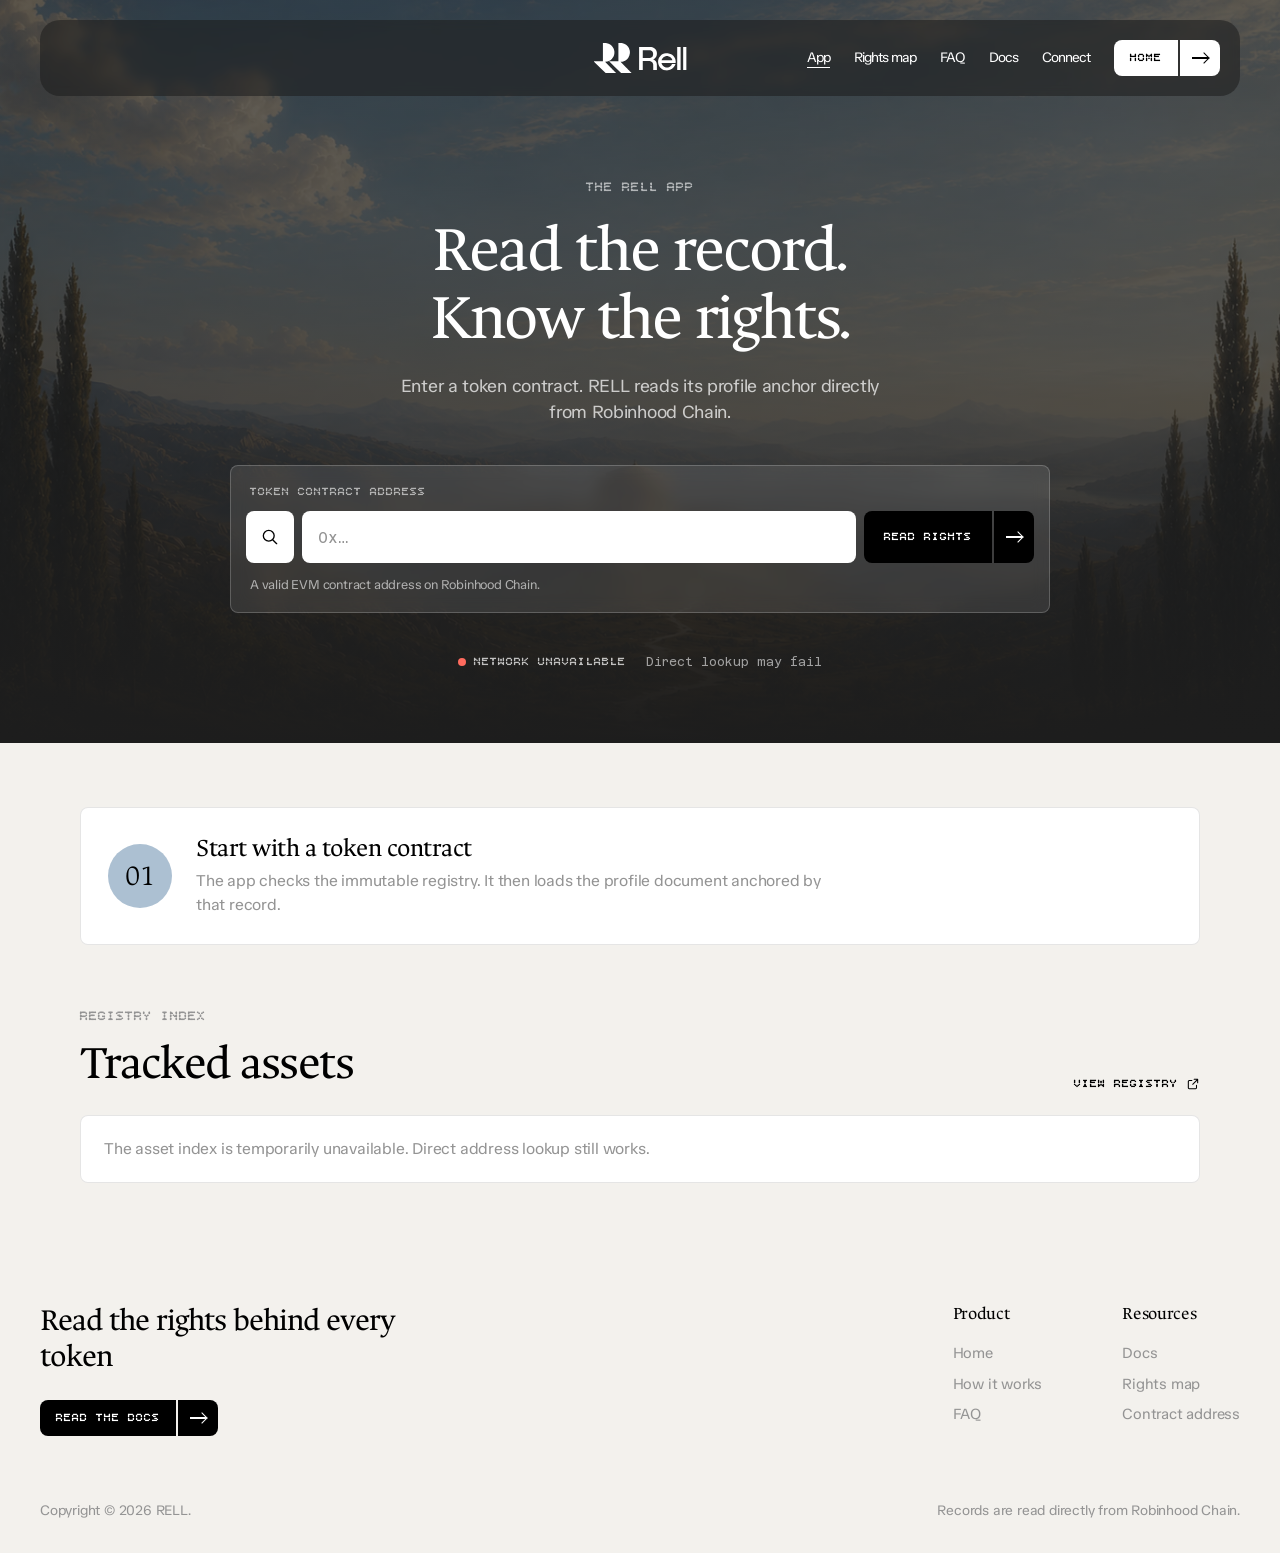
==== commit 944ce7e0: "Version the brand asset URLs so browsers drop the blue logo assets/brand is cached for a day with a " ====
--- a/app.html
+++ b/app.html
@@ -13,10 +13,10 @@
   <meta property="og:title" content="RELL App | Read Token Rights">
   <meta property="og:description" content="Read rights records anchored on Robinhood Chain.">
   <meta property="og:url" content="https://tryrell.xyz/app">
-  <meta property="og:image" content="https://tryrell.xyz/assets/brand/og-image.png">
+  <meta property="og:image" content="https://tryrell.xyz/assets/brand/og-image.png?v=mono">
   <meta name="twitter:card" content="summary_large_image">
-  <link rel="icon" href="assets/brand/favicon.svg" type="image/svg+xml">
-  <link rel="apple-touch-icon" href="assets/brand/apple-touch-icon.png">
+  <link rel="icon" href="assets/brand/favicon.svg?v=mono" type="image/svg+xml">
+  <link rel="apple-touch-icon" href="assets/brand/apple-touch-icon.png?v=mono">
 
   <link rel="preconnect" href="https://rpc.mainnet.chain.robinhood.com">
   <link rel="preload" href="assets/fonts/ancizar-serif-400-1.woff2" as="font" type="font/woff2" crossorigin>
@@ -36,8 +36,8 @@
   <header class="site-nav" data-header>
     <nav class="site-nav__bar" aria-label="Primary">
       <a class="site-nav__brand" href="index.html" aria-label="RELL home">
-        <img class="logo--ink" src="assets/brand/logo-lockup.svg" width="2305" height="745" alt="Rell">
-        <img class="logo--paper" src="assets/brand/logo-lockup-inverse.svg" width="2305" height="745" alt="">
+        <img class="logo--ink" src="assets/brand/logo-lockup.svg?v=mono" width="2305" height="745" alt="Rell">
+        <img class="logo--paper" src="assets/brand/logo-lockup-inverse.svg?v=mono" width="2305" height="745" alt="">
       </a>
       <div class="site-nav__links">
         <a class="site-nav__link is-active" href="app.html" aria-current="page">App</a>
@@ -54,7 +54,7 @@
   <div class="sheet" id="mobile-sheet" data-sheet hidden>
     <div class="sheet__panel" role="dialog" aria-modal="true" aria-label="Menu">
       <div class="sheet__head">
-        <a href="index.html" aria-label="RELL home"><img src="assets/brand/logo-lockup.svg" width="2305" height="745" alt="Rell"></a>
+        <a href="index.html" aria-label="RELL home"><img src="assets/brand/logo-lockup.svg?v=mono" width="2305" height="745" alt="Rell"></a>
         <button class="sheet__close" type="button" data-sheet-close aria-label="Close menu"><span></span><span></span></button>
       </div>
       <nav class="sheet__links" aria-label="Mobile">
--- a/css/site.css
+++ b/css/site.css
@@ -19,7 +19,7 @@
   --grey-dark: #4d4d4d;
   --line: rgba(0, 0, 0, .1);
   --line-light: rgba(255, 255, 255, .2);
-  --brand: #0946f7;
+  --brand: #16181a;
   --faq: #acc0d2;
 
   /* Verification states. Muted to sit on the cream canvas. */
@@ -58,7 +58,7 @@
 .sr-only { position: absolute; width: 1px; height: 1px; padding: 0; margin: -1px; overflow: hidden; clip: rect(0 0 0 0); white-space: nowrap; border: 0; }
 .skip-link { position: absolute; left: 16px; top: -60px; z-index: 100; padding: 10px 14px; border-radius: var(--radius); background: #000; color: #fff; text-decoration: none; }
 .skip-link:focus { top: 16px; }
-:focus-visible { outline: 2px solid var(--brand); outline-offset: 2px; }
+:focus-visible { outline: 2px solid currentColor; outline-offset: 2px; }
 
 .container { width: 100%; max-width: 1800px; margin: 0 auto; padding: 0 var(--gutter); }
 .label { font: 500 14px/1.2 var(--mono); letter-spacing: 1px; text-transform: uppercase; color: var(--grey); }
